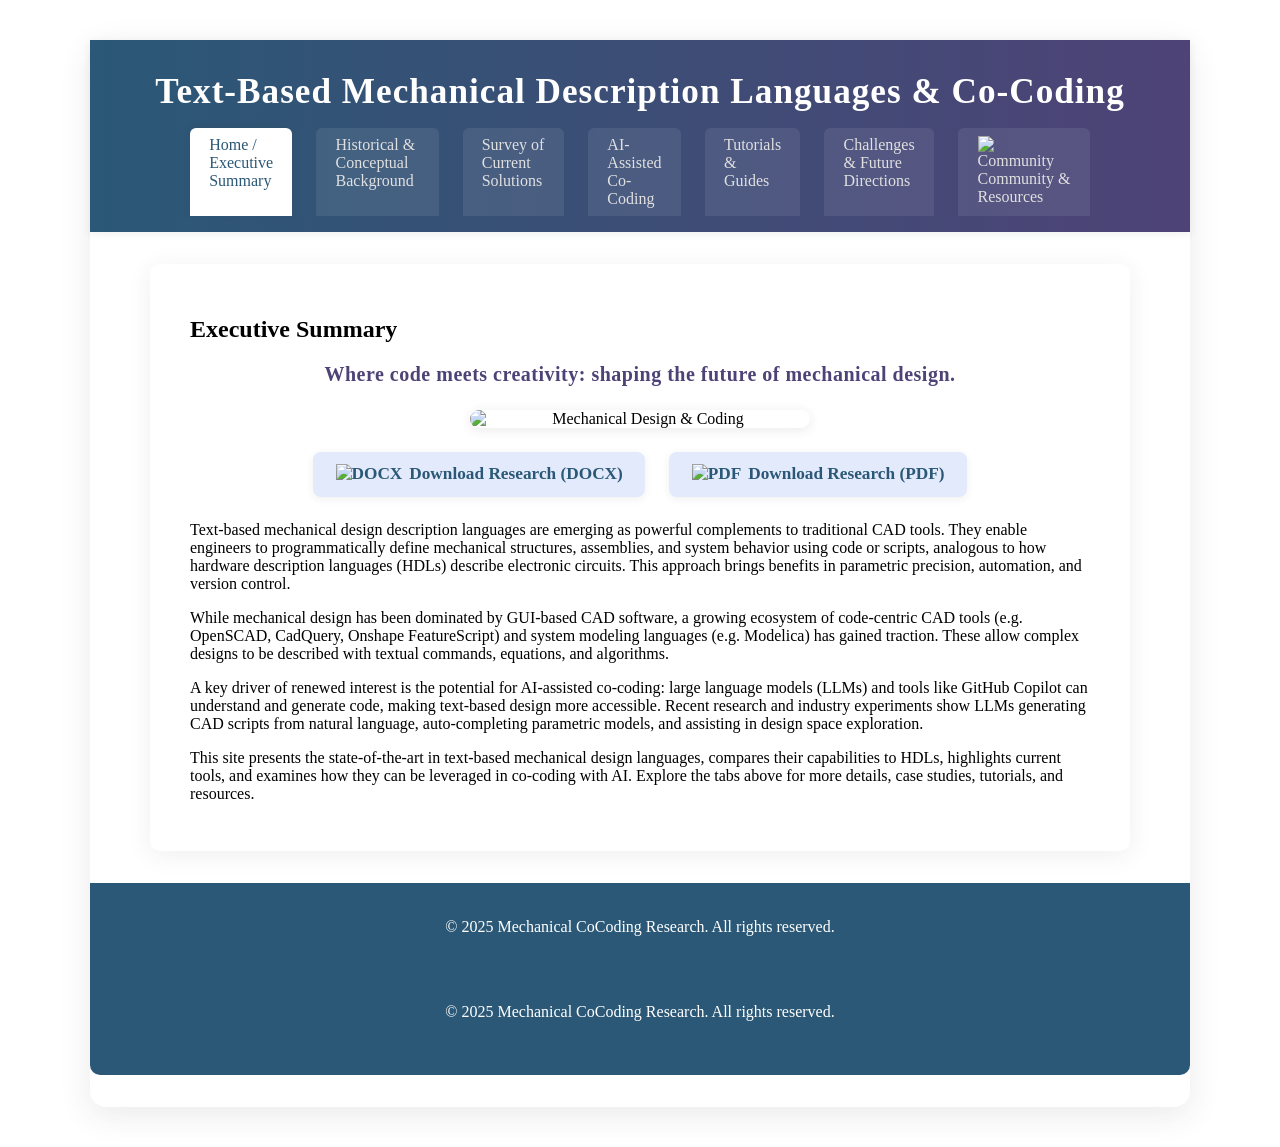
==== index.html @ 8bc8d144 "web ready" ====
<!DOCTYPE html>
<html lang="en">
<head>
    <meta charset="UTF-8">
    <meta name="viewport" content="width=device-width, initial-scale=1.0">
    <title>Text-Based Mechanical Design & Co-Coding Research</title>
    <link rel="stylesheet" href="style.css">
    <script defer src="script.js"></script>
</head>
<body>
    <div class="site-container">
        <header>
            <h1>Text-Based Mechanical Description Languages & Co-Coding</h1>
            <nav>
                <div class="nav-container">
                    <ul id="tabs">
                <li class="tab active" data-tab="home">Home / Executive Summary</li>
                <li class="tab" data-tab="background">Historical & Conceptual Background</li>
                <li class="tab" data-tab="solutions">Survey of Current Solutions</li>
                <li class="tab" data-tab="ai">AI-Assisted Co-Coding</li>
                <li class="tab" data-tab="tutorials">Tutorials & Guides</li>
                <li class="tab" data-tab="challenges">Challenges & Future Directions</li>
                <li class="tab" data-tab="community"><img src="https://cdn.jsdelivr.net/gh/edent/SuperTinyIcons/images/svg/gear.svg" alt="Community" class="tab-icon" style="height:1em;vertical-align:middle;margin-right:0.4em;"> Community & Resources</li>
                </ul>
            </div>
        </nav>
    </header>
    <main>
        <section id="home" class="tab-content active">
            <h2>Executive Summary</h2>
            <div class="slogan-block">
                <span class="slogan">Where code meets creativity: shaping the future of mechanical design.</span>
            </div>
            <div class="hero-image">
                <img src="https://undraw.co/api/illustrations/undraw_engineering_team_a7n2.svg" alt="Mechanical Design & Coding" style="max-width:340px;width:100%;margin:1.5rem auto;display:block;" />
            </div>
            <div class="main-links">
                <a href="Text-Based Mechanical Description Languages and Co-Coding for Mechanical Design.docx" class="doc-link" target="_blank">
                    <img src="https://cdn.jsdelivr.net/gh/edent/SuperTinyIcons/images/svg/docx.svg" alt="DOCX" style="height:1.2em;vertical-align:middle;margin-right:0.4em;"> Download Research (DOCX)
                </a>
                <a href="Text-Based Mechanical Description Languages and Co-Coding for Mechanical Design.pdf" class="pdf-link" target="_blank">
                    <img src="https://cdn.jsdelivr.net/gh/edent/SuperTinyIcons/images/svg/pdf.svg" alt="PDF" style="height:1.2em;vertical-align:middle;margin-right:0.4em;"> Download Research (PDF)
                </a>
            </div>
            <p>Text-based mechanical design description languages are emerging as powerful complements to traditional CAD tools. They enable engineers to programmatically define mechanical structures, assemblies, and system behavior using code or scripts, analogous to how hardware description languages (HDLs) describe electronic circuits. This approach brings benefits in parametric precision, automation, and version control.</p>
            <p>While mechanical design has been dominated by GUI-based CAD software, a growing ecosystem of code-centric CAD tools (e.g. OpenSCAD, CadQuery, Onshape FeatureScript) and system modeling languages (e.g. Modelica) has gained traction. These allow complex designs to be described with textual commands, equations, and algorithms.</p>
            <p>A key driver of renewed interest is the potential for AI-assisted co-coding: large language models (LLMs) and tools like GitHub Copilot can understand and generate code, making text-based design more accessible. Recent research and industry experiments show LLMs generating CAD scripts from natural language, auto-completing parametric models, and assisting in design space exploration.</p>
            <p>This site presents the state-of-the-art in text-based mechanical design languages, compares their capabilities to HDLs, highlights current tools, and examines how they can be leveraged in co-coding with AI. Explore the tabs above for more details, case studies, tutorials, and resources.</p>
        </section>
        <section id="background" class="tab-content">
            <h2>Historical & Conceptual Background</h2>
            <p>
                Mechanical design has evolved from hand-drawn sketches and interactive CAD software to the emergence of text-based description languages. The idea of describing mechanical structures programmatically dates back to the 1970s, when researchers developed formal languages for solid modeling, such as <a href="https://en.wikipedia.org/wiki/Part_and_Assembly_Description_Language" target="_blank">PADL</a> (Part and Assembly Description Language) by Herb Voelcker. PADL influenced early CAD systems and introduced the concept of capturing geometry in a human-readable code format.
            </p>
            <p>
                The mainstream adoption of CAD was driven by graphical user interfaces, starting with Ivan Sutherland's <a href="https://en.wikipedia.org/wiki/Sketchpad" target="_blank">Sketchpad</a> in 1963, which revolutionized design through visual interaction. However, the rise of parametric CAD in the 1980s and 1990s reintroduced programming concepts, allowing users to define dimensional parameters and constraints similar to code variables. Despite these advances, most CAD models remained stored in proprietary binary formats, limiting transparency and version control.
            </p>
            <p>
                The 2000s and 2010s saw open-source communities embrace script-based CAD. <a href="https://openscad.org/" target="_blank">OpenSCAD</a>, released in 2010, exemplifies this approach by enabling designers to write scripts that describe constructive solid geometry (CSG) operations. This method provides full parametric control, making designs easy to edit, version, and reuse. The concept is analogous to hardware engineers using <a href="https://en.wikipedia.org/wiki/VHDL" target="_blank">VHDL</a> or <a href="https://en.wikipedia.org/wiki/Verilog" target="_blank">Verilog</a> for digital circuits.
            </p>
            <p>
                The appeal of text-based mechanical design lies in its precision, repeatability, and transparency. Textual descriptions capture design logic—such as loops, conditionals, and mathematical formulas—that are cumbersome to manage in GUI-based tools. This fosters the creation of parametric templates and reusable models, and makes the design intent clear to both humans and machines.
            </p>
            <p>
                Historically, text-based modeling was a niche skill, mostly used by programmers and researchers. Most mechanical engineers preferred interactive CAD tools, especially for complex or organic shapes. Text-based approaches were practical for highly regular or parametric designs, such as gears, enclosures, and lattice structures, but less so for free-form surfaces. As a result, code-based CAD users represented only a small fraction of the overall market.
            </p>
            <p>
                Today, the landscape is changing. The integration of AI and large language models (LLMs) is making text-based design more accessible and powerful. Tools like <a href="https://cadquery.readthedocs.io/en/latest/" target="_blank">CadQuery</a> and <a href="https://www.modelica.org/" target="_blank">Modelica</a> are expanding the possibilities for programmatic mechanical design and system simulation. The combination of code-centric CAD and AI-assisted co-coding is driving innovation in both industry and maker communities.
            </p>
            <ul>
                <li><a href="https://openscad.org/" target="_blank">OpenSCAD</a> – Scripted 3D CAD modeling</li>
                <li><a href="https://cadquery.readthedocs.io/en/latest/" target="_blank">CadQuery</a> – Python-based CAD scripting</li>
                <li><a href="https://www.modelica.org/" target="_blank">Modelica</a> – Equation-based system simulation</li>
                <li><a href="https://en.wikipedia.org/wiki/Part_and_Assembly_Description_Language" target="_blank">PADL</a> – Early solid modeling language</li>
                <li><a href="https://en.wikipedia.org/wiki/Sketchpad" target="_blank">Sketchpad</a> – The first graphical CAD system</li>
                <li><a href="https://en.wikipedia.org/wiki/Parametric_modeling" target="_blank">Parametric Modeling</a> – CAD with programmable parameters</li>
                <li><a href="https://en.wikipedia.org/wiki/Hardware_description_language" target="_blank">HDLs (VHDL, Verilog)</a> – Hardware description languages for electronics</li>
            </ul>
            <p>
                For a deeper dive, see the <a href="Text-Based Mechanical Description Languages and Co-Coding for Mechanical Design.pdf" target="_blank">full research report (PDF)</a> or <a href="Text-Based Mechanical Description Languages and Co-Coding for Mechanical Design.docx" target="_blank">download the DOCX</a>.
            </p>
        </section>
        <section id="solutions" class="tab-content">
            <h2>Survey of Current Solutions</h2>
            <p>
                The landscape of text-based mechanical description languages and tools is rapidly expanding. Below is an overview of the most prominent solutions, their capabilities, and use cases in both industry and maker communities.
            </p>
            <h3>Major Tools & Languages</h3>
            <ul>
                <li><strong><a href="https://openscad.org/" target="_blank">OpenSCAD</a></strong>: An open-source scripting language and tool focused on constructive solid geometry (CSG). It excels at parametric designs and is widely used in 3D printing and open hardware projects. <a href="https://www.thingiverse.com/customizer" target="_blank">Thingiverse Customizer</a> integrates OpenSCAD for easy model customization.</li>
                <li><strong><a href="https://cadquery.readthedocs.io/en/latest/" target="_blank">CadQuery</a></strong>: A Python-based CAD scripting framework that wraps the powerful OpenCASCADE geometry kernel. CadQuery offers a high-level, design-intent-driven API and is suitable for complex, parametric models.</li>
                <li><strong><a href="https://www.modelica.org/" target="_blank">Modelica</a></strong>: An equation-based, object-oriented language for modeling complex mechanical, electrical, and multi-domain systems. Widely used in automotive and industrial simulation.</li>
                <li><strong><a href="https://featurescript.onshape.com/" target="_blank">Onshape FeatureScript</a></strong>: A custom scripting language for Onshape’s cloud CAD platform, enabling users to create custom features and automate design workflows.</li>
                <li><strong><a href="https://www.freecadweb.org/" target="_blank">FreeCAD</a></strong>: An open-source parametric 3D modeler with Python scripting support, suitable for both beginners and advanced users.</li>
            </ul>
            <h3>Feature Comparison</h3>
            <table class="feature-table">
                <thead>
                    <tr>
                        <th>Tool</th>
                        <th>Language</th>
                        <th>Parametric</th>
                        <th>Simulation</th>
                <h3>Community Resources</h3>
                <ul>
                    <li><a href="https://forum.openscad.org/" target="_blank">OpenSCAD Forum</a></li>
                    <li><a href="https://forum.freecad.org/" target="_blank">FreeCAD Forum</a></li>
                    <li><a href="https://stackoverflow.com/questions/tagged/cadquery" target="_blank">CadQuery on Stack Overflow</a></li>
                    <li><a href="https://www.modelica.org/community" target="_blank">Modelica Community</a></li>
                </ul>
                        <th>Open Source</th>
                        <th>Industry Use</th>
                    </tr>
                </thead>
                <tbody>
                    <tr>
                        <td><a href="https://openscad.org/" target="_blank">OpenSCAD</a></td>
                        <td>Custom</td>
                        <td>Yes</td>
                        <td>No</td>
                        <td>Yes</td>
                        <td>Hobbyist</td>
                    </tr>
                    <tr>
                        <td><a href="https://cadquery.readthedocs.io/en/latest/" target="_blank">CadQuery</a></td>
                        <td>Python</td>
                        <td>Yes</td>
                        <td>No</td>
                        <td>Yes</td>
                        <td>Industry/Hobbyist</td>
                    </tr>
                    <tr>
                        <td><a href="https://www.modelica.org/" target="_blank">Modelica</a></td>
                        <td>Modelica</td>
                        <td>Yes</td>
                        <td>Yes</td>
                        <td>Yes</td>
                        <td>Industry</td>
                    </tr>
                    <tr>
                        <td><a href="https://featurescript.onshape.com/" target="_blank">FeatureScript</a></td>
                        <td>Custom (JavaScript-like)</td>
                        <td>Yes</td>
                        <td>No</td>
                        <td>No</td>
                        <td>Industry</td>
                    </tr>
                    <tr>
                        <td><a href="https://www.freecadweb.org/" target="_blank">FreeCAD</a></td>
                        <td>Python</td>
                        <td>Yes</td>
                        <td>Limited</td>
                        <td>Yes</td>
                        <td>Industry/Hobbyist</td>
                    </tr>
                </tbody>
            </table>
            <h3>Case Studies & Community Examples</h3>
            <ul>
                <li><a href="https://www.thingiverse.com/" target="_blank">Thingiverse</a>: Community-driven repository of 3D printable models, many created with OpenSCAD scripts.</li>
                <li><a href="https://www.openmodelica.org/" target="_blank">OpenModelica</a>: Open-source Modelica-based simulation environment used in automotive and industrial applications.</li>
                <li><a href="https://cadquery.readthedocs.io/en/latest/examples.html" target="_blank">CadQuery Example Gallery</a>: Showcase of parametric CAD models built with CadQuery.</li>
                <li><a href="https://forum.freecad.org/" target="_blank">FreeCAD Forum</a>: Active community sharing scripts, models, and tutorials.</li>
            </ul>
            <p>
                For more details, see the <a href="Text-Based Mechanical Description Languages and Co-Coding for Mechanical Design.pdf" target="_blank">full research report (PDF)</a> or <a href="Text-Based Mechanical Description Languages and Co-Coding for Mechanical Design.docx" target="_blank">download the DOCX</a>.
            </p>
        </section>
        <section id="ai" class="tab-content">
            <h3>Video Showcase</h3>
            <div class="video-grid">
                <div class="video-item">
                    <iframe width="360" height="215" src="https://www.youtube.com/embed/KrFttd5D1cw" title="AI-Assisted Mechanical Design Example 1" frameborder="0" allowfullscreen></iframe>
                    <p>AI-Assisted Mechanical Design Example 1</p>
                </div>
                <div class="video-item">
                    <iframe width="360" height="215" src="https://www.youtube.com/embed/UNAvnAT9nZY" title="AI-Assisted Mechanical Design Example 2" frameborder="0" allowfullscreen></iframe>
                    <p>AI-Assisted Mechanical Design Example 2</p>
                </div>
                <div class="video-item">
                    <iframe width="360" height="215" src="https://www.youtube.com/embed/HLbMCvdClrM" title="AI-Assisted Mechanical Design Example 3" frameborder="0" allowfullscreen></iframe>
                    <p>AI-Assisted Mechanical Design Example 3</p>
                </div>
                <div class="video-item">
                    <iframe width="360" height="215" src="https://www.youtube.com/embed/0Di3yByqEIo" title="AI-Assisted Mechanical Design Example 4" frameborder="0" allowfullscreen></iframe>
                    <p>AI-Assisted Mechanical Design Example 4</p>
                </div>
            </div>
            <h2>AI-Assisted Co-Coding</h2>
            <p>
                The integration of artificial intelligence, especially large language models (LLMs), is transforming how engineers and designers interact with text-based mechanical description languages. AI-assisted co-coding leverages tools like <a href="https://github.com/features/copilot" target="_blank">GitHub Copilot</a> and other LLMs to generate, autocomplete, and optimize CAD scripts and parametric models from natural language or partial code.
            </p>
            <h3>Key Capabilities</h3>
            <ul>
                <li><strong>Natural Language to CAD:</strong> AI can translate design requirements or descriptions into code for tools like OpenSCAD, CadQuery, or Modelica.</li>
                <li><strong>Auto-completion & Suggestions:</strong> LLMs assist with code completion, error correction, and design space exploration.</li>
                <li><strong>Design Optimization:</strong> AI can propose parametric variations, optimize geometry, and automate repetitive tasks.</li>
                <li><strong>Integration with Workflows:</strong> AI tools are increasingly being integrated into CAD platforms and IDEs, streamlining the design process.</li>
            </ul>
            <h3>Examples & Resources</h3>
            <ul>
                <li><a href="https://github.com/features/copilot" target="_blank">GitHub Copilot</a>: AI-powered code completion and generation for mechanical design scripts.</li>
                <li><a href="https://blog.openscad.org/2023/ai-assisted-openscad/" target="_blank">AI-Assisted OpenSCAD</a>: Experiments and demos of LLMs generating OpenSCAD code from natural language.</li>
                <li><a href="https://cadquery.readthedocs.io/en/latest/examples.html" target="_blank">CadQuery AI Examples</a>: Community projects using AI to generate parametric CAD models.</li>
                <li><a href="https://www.modelica.org/publications" target="_blank">Modelica Research Papers</a>: Studies on AI integration in system modeling and simulation.</li>
            </ul>
            <p>
                AI-assisted co-coding is making text-based mechanical design more accessible, efficient, and innovative. For more details, see the <a href="Text-Based Mechanical Description Languages and Co-Coding for Mechanical Design.pdf" target="_blank">full research report (PDF)</a> or <a href="Text-Based Mechanical Description Languages and Co-Coding for Mechanical Design.docx" target="_blank">download the DOCX</a>.
            </p>
        </section>
        <section id="tutorials" class="tab-content">
            <h2>Tutorials & Guides</h2>
                <p>
                    Get started with text-based mechanical design using these step-by-step tutorials and sample projects. Each guide includes code snippets, links to documentation, and community resources.
                </p>
                <h2>Tutorials & Guides</h2>
                <p class="section-intro">
                    Get started with text-based mechanical design using these step-by-step tutorials and sample projects. Each guide includes code snippets, links to documentation, and community resources.
                </p>
                <div class="tutorial-section">
                    <h3>OpenSCAD: Scripted 3D CAD Modeling</h3>
                    <ul>
                        <li><a href="https://openscad.org/" target="_blank">Official OpenSCAD Documentation</a></li>
                        <li><a href="https://www.youtube.com/watch?v=2mZy4Y4qVjY" target="_blank">OpenSCAD Tutorial for Beginners (YouTube)</a></li>
                        <li><a href="https://www.thingiverse.com/customizer" target="_blank">Thingiverse Customizer</a> – Explore parametric models</li>
                    </ul>
                    <pre class="code-block"><code>// Example: Parametric cube in OpenSCAD
        size = 30;
        cube([size, size, size]);
        </code></pre>
                </div>
                <div class="tutorial-section">
                    <h3>CadQuery: Python-Based CAD Scripting</h3>
                    <ul>
                        <li><a href="https://cadquery.readthedocs.io/en/latest/" target="_blank">CadQuery Documentation</a></li>
                        <li><a href="https://www.youtube.com/watch?v=Qw7w3yQvFqA" target="_blank">CadQuery: Python-based Parametric CAD (YouTube)</a></li>
                        <li><a href="https://cadquery.readthedocs.io/en/latest/examples.html" target="_blank">Example Gallery</a></li>
                    </ul>
                    <pre class="code-block"><code># Example: Parametric box in CadQuery
        import cadquery as cq
        result = cq.Workplane("XY").box(30, 30, 30)
        </code></pre>
                </div>
                <div class="tutorial-section">
                    <h3>Modelica: Equation-Based System Simulation</h3>
                    <ul>
                        <li><a href="https://www.modelica.org/" target="_blank">Modelica Official Site</a></li>
                        <li><a href="https://www.youtube.com/watch?v=Qw6uXhQZl7A" target="_blank">Introduction to Modelica (YouTube)</a></li>
                        <li><a href="https://www.openmodelica.org/" target="_blank">OpenModelica</a> – Free Modelica environment</li>
                    </ul>
                    <pre class="code-block"><code>// Example: Simple mass-spring-damper in Modelica
        model MassSpringDamper
          parameter Real m = 1;
          parameter Real k = 100;
          parameter Real d = 0.2;
          Real x, v;
          equation
            m*der(v) + d*v + k*x = 0;
            der(x) = v;
        end MassSpringDamper;
        </code></pre>
                </div>
                <div class="tutorial-section">
                    <h3>Community Resources</h3>
                    <ul>
                        <li><a href="https://forum.openscad.org/" target="_blank">OpenSCAD Forum</a></li>
                        <li><a href="https://forum.freecad.org/" target="_blank">FreeCAD Forum</a></li>
                        <li><a href="https://stackoverflow.com/questions/tagged/cadquery" target="_blank">CadQuery on Stack Overflow</a></li>
                        <li><a href="https://www.modelica.org/community" target="_blank">Modelica Community</a></li>
                    </ul>
                </div>
        </section>
        <section id="challenges" class="tab-content">
            <h2>Challenges & Future Directions</h2>
            <div class="challenges-section">
                <h3>Current Challenges</h3>
                <ul>
                    <li><strong>Steep Learning Curve:</strong> Many engineers are accustomed to GUI-based CAD tools. Adopting text-based languages requires programming skills and familiarity with new paradigms.</li>
                    <li><strong>Integration with Traditional Workflows:</strong> Bridging the gap between code-centric and GUI-centric design environments remains a technical and cultural challenge.</li>
                    <li><strong>Limited Support for Free-Form Geometry:</strong> Text-based tools excel at parametric and regular shapes, but complex organic forms are still easier to create in graphical CAD.</li>
                    <li><strong>Tooling & Ecosystem Maturity:</strong> Some text-based CAD tools lack advanced features, robust libraries, or seamless interoperability with industry-standard software.</li>
                    <li><strong>Collaboration & Versioning:</strong> While code-based design benefits from version control, collaborative editing and visualization tools are still evolving.</li>
                    <li><strong>AI Limitations:</strong> AI-assisted co-coding is promising, but current models may generate incorrect or suboptimal designs and require expert review.</li>
                </ul>
                <h3>Open Research Questions</h3>
                <ul>
                    <li>How can AI and LLMs be further integrated to automate and optimize mechanical design workflows?</li>
                    <li>What are the best practices for combining code-based and GUI-based design approaches?</li>
                    <li>How can text-based languages evolve to better support free-form and complex geometries?</li>
                    <li>What new collaboration models and tools can enhance team-based mechanical co-coding?</li>
                    <li>How can education and training lower the barrier for engineers to adopt programmatic design?</li>
                </ul>
                <h3>Future Opportunities</h3>
                <ul>
                    <li>Development of hybrid CAD platforms that seamlessly blend scripting and graphical modeling.</li>
                    <li>Advances in AI-driven design assistants for real-time feedback, error correction, and optimization.</li>
                    <li>Expansion of open-source libraries and community resources for text-based mechanical design.</li>
                    <li>Greater adoption of code-centric workflows in industry, especially for highly parametric or customizable products.</li>
                    <li>Research into new languages and paradigms for describing mechanical systems programmatically.</li>
                </ul>
                <p class="section-intro">For more insights, see the <a href="Text-Based Mechanical Description Languages and Co-Coding for Mechanical Design.pdf" target="_blank">full research report (PDF)</a> or <a href="Text-Based Mechanical Description Languages and Co-Coding for Mechanical Design.docx" target="_blank">download the DOCX</a>.</p>
            </div>
        </section>
        <section id="community" class="tab-content">
            <h2>Community & Resources</h2>
            <div class="community-section">
                <h3>Discussion Forums & Groups</h3>
                <ul>
                    <li><a href="https://forum.openscad.org/" target="_blank">OpenSCAD Forum</a> – Scripting, troubleshooting, and sharing models</li>
                    <li><a href="https://forum.freecad.org/" target="_blank">FreeCAD Forum</a> – Python scripting, parametric modeling, and community support</li>
                    <li><a href="https://stackoverflow.com/questions/tagged/cadquery" target="_blank">CadQuery on Stack Overflow</a> – Q&A for Python-based CAD scripting</li>
                    <li><a href="https://www.modelica.org/community" target="_blank">Modelica Community</a> – System modeling, simulation, and research</li>
                    <li><a href="https://www.reddit.com/r/cad/" target="_blank">Reddit r/cad</a> – General CAD discussions and advice</li>
                </ul>
                <h3>Recommended Books & Articles</h3>
                <ul>
                    <li><a href="https://openscad.org/cheatsheet/" target="_blank">OpenSCAD CheatSheet</a> – Quick reference for scripting</li>
                    <li><a href="https://cadquery.readthedocs.io/en/latest/introduction.html" target="_blank">CadQuery Introduction</a> – Getting started with Python CAD</li>
                    <li><a href="https://www.modelica.org/publications" target="_blank">Modelica Publications</a> – Research papers and technical articles</li>
                    <li><a href="https://www.freecadweb.org/wiki/Main_Page" target="_blank">FreeCAD Wiki</a> – Tutorials and documentation</li>
                </ul>
                <h3>Videos & Tutorials</h3>
                <ul>
                    <li><a href="https://www.youtube.com/results?search_query=openscad+tutorial" target="_blank">OpenSCAD Tutorials on YouTube</a></li>
                    <li><a href="https://www.youtube.com/results?search_query=cadquery+tutorial" target="_blank">CadQuery Tutorials on YouTube</a></li>
                    <li><a href="https://www.youtube.com/results?search_query=modelica+tutorial" target="_blank">Modelica Tutorials on YouTube</a></li>
                </ul>
                <h3>Contact & Feedback</h3>
                <p>If you have suggestions, want to share resources, or wish to connect, please <a href="mailto:info@mechanical-cocode.org">email us</a> or <a href="https://github.com/avisalmon/mechanical_cocode" target="_blank">open an issue on GitHub</a>.</p>
            </div>
        </section>
    </main>
    <footer>
        <p>&copy; 2025 Mechanical CoCoding Research. All rights reserved.</p>
        <footer>
            <p>&copy; 2025 Mechanical CoCoding Research. All rights reserved.</p>
        </footer>
    </div>
---- style.css ----
body {
/* Navbar menu container styling */
.nav-container {
    max-width: 900px;
    margin: 0 auto;
    padding: 0 2rem;
    display: flex;
    justify-content: center;
}
/* Site container styling */
.site-container {
    max-width: 1100px;
    margin: 2.5rem auto;
    background: #fff;
    border-radius: 16px;
    box-shadow: 0 8px 32px rgba(46,49,49,0.10);
    padding: 0 0 2rem 0;
}
/* Executive Summary slogan and hero image styling */
.slogan-block {
    text-align: center;
    margin: 1.2rem 0 0.7rem 0;
}
.slogan {
    font-size: 1.25em;
    color: #4e4376;
    font-weight: 600;
    letter-spacing: 0.5px;
    display: inline-block;
}
.hero-image {
    text-align: center;
    margin-bottom: 1.5rem;
}
.hero-image img {
    max-width: 340px;
    width: 100%;
    border-radius: 10px;
    box-shadow: 0 2px 12px rgba(46,49,49,0.10);
}
.tab-icon {
    height: 1em;
    vertical-align: middle;
    margin-right: 0.4em;
}
/* Community & Resources section styling */
.community-section {
    margin-bottom: 2.5rem;
    padding: 1.2rem 1.5rem;
    background: #f7f9fb;
    border-radius: 8px;
    box-shadow: 0 2px 8px rgba(46,49,49,0.05);
}
.community-section h3 {
    color: #2b5876;
    margin-top: 2rem;
    margin-bottom: 0.7rem;
}
.community-section ul {
    margin-bottom: 1.5rem;
    padding-left: 1.2em;
}
.community-section li {
    margin-bottom: 0.7em;
    font-size: 1.08em;
    color: #333;
}
.community-section p {
    font-size: 1.08em;
    color: #444;
}
/* Challenges & Future Directions section styling */
.challenges-section {
    margin-bottom: 2.5rem;
    padding: 1.2rem 1.5rem;
    background: #f7f9fb;
    border-radius: 8px;
    box-shadow: 0 2px 8px rgba(46,49,49,0.05);
}
.challenges-section h3 {
    color: #2b5876;
    margin-top: 2rem;
    margin-bottom: 0.7rem;
}
.challenges-section ul {
    margin-bottom: 1.5rem;
    padding-left: 1.2em;
}
.challenges-section li {
    margin-bottom: 0.7em;
    font-size: 1.08em;
    color: #333;
}
/* Tutorials & Guides section styling */
.tutorial-section {
    margin-bottom: 2.5rem;
    padding: 1.2rem 1.5rem;
    background: #f7f9fb;
    border-radius: 8px;
    box-shadow: 0 2px 8px rgba(46,49,49,0.05);
}
.tutorial-section h3 {
    color: #2b5876;
    margin-top: 0;
}
.section-intro {
    font-size: 1.15em;
    margin-bottom: 1.5rem;
    color: #444;
}
.code-block {
    background: #e3eafc;
    border-radius: 6px;
    padding: 1em;
    font-size: 1.05em;
    overflow-x: auto;
    margin: 1em 0;
    box-shadow: 0 1px 4px rgba(46,49,49,0.07);
}
.code-block code {
    font-family: 'Fira Mono', 'Consolas', 'Menlo', monospace;
    color: #2b5876;
    background: none;
    font-size: 1em;
}
/* Video grid styling for embedded YouTube videos */
.video-grid {
    display: flex;
    flex-wrap: wrap;
    gap: 2rem;
    justify-content: center;
    margin: 2rem 0 1rem 0;
}
.video-item {
    flex: 1 1 360px;
    max-width: 360px;
    text-align: center;
}
.video-item p {
    margin-top: 0.5em;
    font-size: 1em;
    color: #2b5876;
    font-weight: 500;
}
@media (max-width: 900px) {
    .video-grid {
        flex-direction: column;
        align-items: center;
    }
    .video-item {
        max-width: 100%;
    }
}
/* Feature comparison table styling */
.feature-table {
    width: 100%;
    border-collapse: collapse;
    margin-bottom: 1.5em;
    font-size: 1em;
}
.feature-table th, .feature-table td {
    padding: 0.5em;
    border: 1px solid #bfcbe6;
    text-align: left;
}
.feature-table thead tr {
    background: #e3eafc;
}
.feature-table tbody tr:nth-child(even) {
    background: #f7f9fb;
}
.feature-table a {
    color: #2b5876;
    text-decoration: underline;
    font-weight: 500;
}
/* Main research links styling */
.main-links {
    display: flex;
    gap: 1.5rem;
    justify-content: center;
    margin-bottom: 1.5rem;
}
.main-links a {
    display: inline-flex;
    align-items: center;
    background: #e3eafc;
    color: #2b5876;
    font-weight: 600;
    text-decoration: none;
    padding: 0.7em 1.3em;
    border-radius: 8px;
    box-shadow: 0 2px 8px rgba(46,49,49,0.07);
    transition: background 0.2s, color 0.2s, box-shadow 0.2s;
    font-size: 1.08em;
}
.main-links a:hover {
    background: #d1e0fa;
    color: #4e4376;
    box-shadow: 0 4px 16px rgba(46,49,49,0.13);
}

body {
    font-family: 'Segoe UI', Arial, sans-serif;
    background: #f7f9fb;
    color: #222;
    margin: 0;
    padding: 0;
}
header {
    background: linear-gradient(90deg, #2b5876 0%, #4e4376 100%);
    color: #fff;
    padding: 2rem 0 1rem 0;
    box-shadow: 0 2px 8px rgba(46, 49, 49, 0.08);
}
header h1 {
    margin: 0 0 1rem 0;
    font-size: 2.2rem;
    text-align: center;
    letter-spacing: 1px;
}
nav {
    display: flex;
    justify-content: center;
}
#tabs {
    list-style: none;
    display: flex;
    gap: 1.5rem;
    padding: 0;
    margin: 0;
}
.tab {
    cursor: pointer;
    padding: 0.5rem 1.2rem;
    border-radius: 6px 6px 0 0;
    background: rgba(255,255,255,0.08);
    transition: background 0.2s, color 0.2s;
    font-weight: 500;
    color: #e0e0e0;
}
.tab.active {
    background: #fff;
    color: #2b5876;
    box-shadow: 0 -2px 8px rgba(46, 49, 49, 0.08);
}
main {
    max-width: 900px;
    margin: 2rem auto;
    background: #fff;
    border-radius: 10px;
    box-shadow: 0 4px 24px rgba(46, 49, 49, 0.08);
    padding: 2rem 2.5rem;
}
.tab-content {
    display: none;
}
.tab-content.active {
    display: block;
    animation: fadeIn 0.4s;
}
@keyframes fadeIn {
    from { opacity: 0; }
    to { opacity: 1; }
}
footer {
    text-align: center;
    padding: 1.2rem 0;
    background: #2b5876;
    color: #fff;
    margin-top: 2rem;
    border-radius: 0 0 10px 10px;
    font-size: 1rem;
}
@media (max-width: 600px) {
    main {
        padding: 1rem 0.5rem;
    }
    #tabs {
        gap: 0.5rem;
        flex-wrap: wrap;
    }
    header h1 {
        font-size: 1.3rem;
    }
}
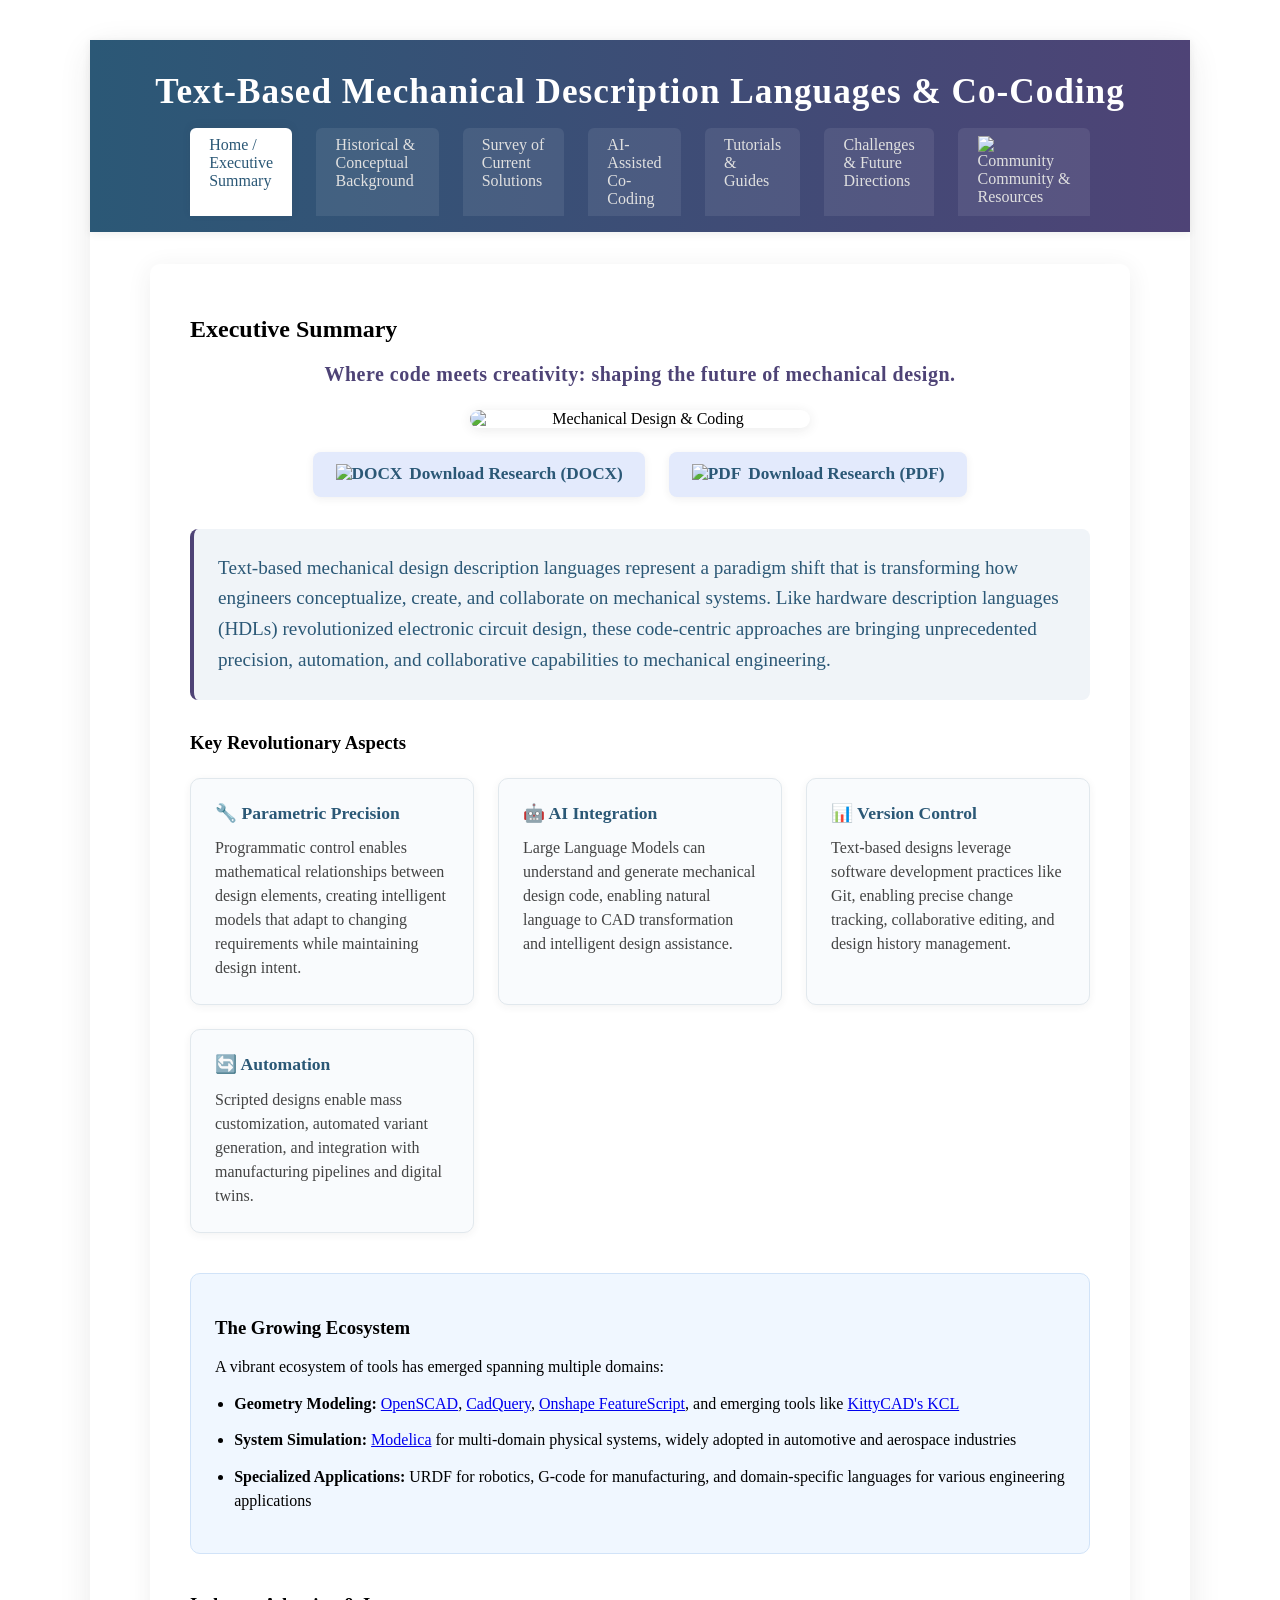
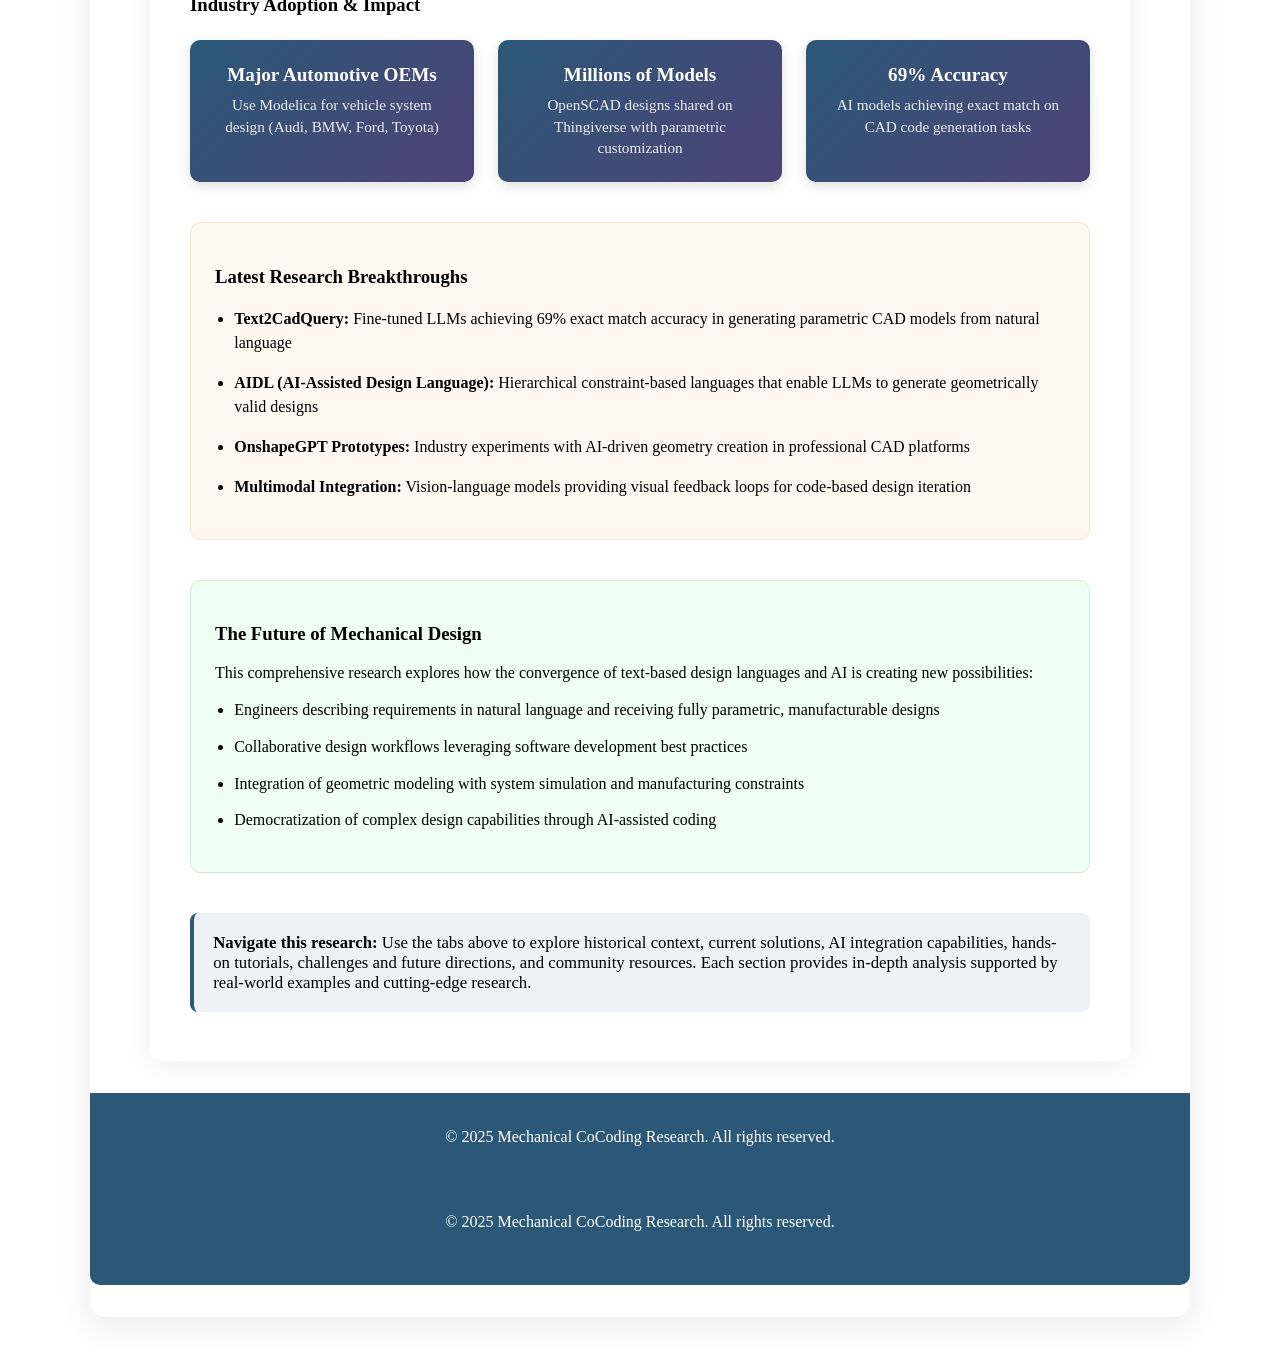
==== commit 490c9f69: "Enhanced Executive Summary and Historical Background sections with comprehensive detail and professi" ====
--- a/index.html
+++ b/index.html
@@ -42,43 +42,290 @@
                     <img src="https://cdn.jsdelivr.net/gh/edent/SuperTinyIcons/images/svg/pdf.svg" alt="PDF" style="height:1.2em;vertical-align:middle;margin-right:0.4em;"> Download Research (PDF)
                 </a>
             </div>
-            <p>Text-based mechanical design description languages are emerging as powerful complements to traditional CAD tools. They enable engineers to programmatically define mechanical structures, assemblies, and system behavior using code or scripts, analogous to how hardware description languages (HDLs) describe electronic circuits. This approach brings benefits in parametric precision, automation, and version control.</p>
-            <p>While mechanical design has been dominated by GUI-based CAD software, a growing ecosystem of code-centric CAD tools (e.g. OpenSCAD, CadQuery, Onshape FeatureScript) and system modeling languages (e.g. Modelica) has gained traction. These allow complex designs to be described with textual commands, equations, and algorithms.</p>
-            <p>A key driver of renewed interest is the potential for AI-assisted co-coding: large language models (LLMs) and tools like GitHub Copilot can understand and generate code, making text-based design more accessible. Recent research and industry experiments show LLMs generating CAD scripts from natural language, auto-completing parametric models, and assisting in design space exploration.</p>
-            <p>This site presents the state-of-the-art in text-based mechanical design languages, compares their capabilities to HDLs, highlights current tools, and examines how they can be leveraged in co-coding with AI. Explore the tabs above for more details, case studies, tutorials, and resources.</p>
+            
+            <div class="executive-summary">
+                <p class="summary-lead">Text-based mechanical design description languages represent a paradigm shift that is transforming how engineers conceptualize, create, and collaborate on mechanical systems. Like hardware description languages (HDLs) revolutionized electronic circuit design, these code-centric approaches are bringing unprecedented precision, automation, and collaborative capabilities to mechanical engineering.</p>
+                
+                <div class="key-points">
+                    <h3>Key Revolutionary Aspects</h3>
+                    <div class="point-grid">
+                        <div class="point-item">
+                            <h4>🔧 Parametric Precision</h4>
+                            <p>Programmatic control enables mathematical relationships between design elements, creating intelligent models that adapt to changing requirements while maintaining design intent.</p>
+                        </div>
+                        <div class="point-item">
+                            <h4>🤖 AI Integration</h4>
+                            <p>Large Language Models can understand and generate mechanical design code, enabling natural language to CAD transformation and intelligent design assistance.</p>
+                        </div>
+                        <div class="point-item">
+                            <h4>📊 Version Control</h4>
+                            <p>Text-based designs leverage software development practices like Git, enabling precise change tracking, collaborative editing, and design history management.</p>
+                        </div>
+                        <div class="point-item">
+                            <h4>🔄 Automation</h4>
+                            <p>Scripted designs enable mass customization, automated variant generation, and integration with manufacturing pipelines and digital twins.</p>
+                        </div>
+                    </div>
+                </div>
+
+                <div class="ecosystem-overview">
+                    <h3>The Growing Ecosystem</h3>
+                    <p>A vibrant ecosystem of tools has emerged spanning multiple domains:</p>
+                    <ul class="ecosystem-list">
+                        <li><strong>Geometry Modeling:</strong> <a href="https://openscad.org/" target="_blank">OpenSCAD</a>, <a href="https://cadquery.readthedocs.io/" target="_blank">CadQuery</a>, <a href="https://featurescript.onshape.com/" target="_blank">Onshape FeatureScript</a>, and emerging tools like <a href="https://zoo.dev" target="_blank">KittyCAD's KCL</a></li>
+                        <li><strong>System Simulation:</strong> <a href="https://www.modelica.org/" target="_blank">Modelica</a> for multi-domain physical systems, widely adopted in automotive and aerospace industries</li>
+                        <li><strong>Specialized Applications:</strong> URDF for robotics, G-code for manufacturing, and domain-specific languages for various engineering applications</li>
+                    </ul>
+                </div>
+
+                <div class="industry-impact">
+                    <h3>Industry Adoption & Impact</h3>
+                    <div class="impact-stats">
+                        <div class="stat-item">
+                            <span class="stat-number">Major Automotive OEMs</span>
+                            <span class="stat-desc">Use Modelica for vehicle system design (Audi, BMW, Ford, Toyota)</span>
+                        </div>
+                        <div class="stat-item">
+                            <span class="stat-number">Millions of Models</span>
+                            <span class="stat-desc">OpenSCAD designs shared on Thingiverse with parametric customization</span>
+                        </div>
+                        <div class="stat-item">
+                            <span class="stat-number">69% Accuracy</span>
+                            <span class="stat-desc">AI models achieving exact match on CAD code generation tasks</span>
+                        </div>
+                    </div>
+                </div>
+
+                <div class="research-highlights">
+                    <h3>Latest Research Breakthroughs</h3>
+                    <ul>
+                        <li><strong>Text2CadQuery:</strong> Fine-tuned LLMs achieving 69% exact match accuracy in generating parametric CAD models from natural language</li>
+                        <li><strong>AIDL (AI-Assisted Design Language):</strong> Hierarchical constraint-based languages that enable LLMs to generate geometrically valid designs</li>
+                        <li><strong>OnshapeGPT Prototypes:</strong> Industry experiments with AI-driven geometry creation in professional CAD platforms</li>
+                        <li><strong>Multimodal Integration:</strong> Vision-language models providing visual feedback loops for code-based design iteration</li>
+                    </ul>
+                </div>
+
+                <div class="future-vision">
+                    <h3>The Future of Mechanical Design</h3>
+                    <p>This comprehensive research explores how the convergence of text-based design languages and AI is creating new possibilities:</p>
+                    <ul>
+                        <li>Engineers describing requirements in natural language and receiving fully parametric, manufacturable designs</li>
+                        <li>Collaborative design workflows leveraging software development best practices</li>
+                        <li>Integration of geometric modeling with system simulation and manufacturing constraints</li>
+                        <li>Democratization of complex design capabilities through AI-assisted coding</li>
+                    </ul>
+                </div>
+
+                <p class="site-navigation"><strong>Navigate this research:</strong> Use the tabs above to explore historical context, current solutions, AI integration capabilities, hands-on tutorials, challenges and future directions, and community resources. Each section provides in-depth analysis supported by real-world examples and cutting-edge research.</p>
+            </div>
         </section>
         <section id="background" class="tab-content">
             <h2>Historical & Conceptual Background</h2>
-            <p>
-                Mechanical design has evolved from hand-drawn sketches and interactive CAD software to the emergence of text-based description languages. The idea of describing mechanical structures programmatically dates back to the 1970s, when researchers developed formal languages for solid modeling, such as <a href="https://en.wikipedia.org/wiki/Part_and_Assembly_Description_Language" target="_blank">PADL</a> (Part and Assembly Description Language) by Herb Voelcker. PADL influenced early CAD systems and introduced the concept of capturing geometry in a human-readable code format.
-            </p>
-            <p>
-                The mainstream adoption of CAD was driven by graphical user interfaces, starting with Ivan Sutherland's <a href="https://en.wikipedia.org/wiki/Sketchpad" target="_blank">Sketchpad</a> in 1963, which revolutionized design through visual interaction. However, the rise of parametric CAD in the 1980s and 1990s reintroduced programming concepts, allowing users to define dimensional parameters and constraints similar to code variables. Despite these advances, most CAD models remained stored in proprietary binary formats, limiting transparency and version control.
-            </p>
-            <p>
-                The 2000s and 2010s saw open-source communities embrace script-based CAD. <a href="https://openscad.org/" target="_blank">OpenSCAD</a>, released in 2010, exemplifies this approach by enabling designers to write scripts that describe constructive solid geometry (CSG) operations. This method provides full parametric control, making designs easy to edit, version, and reuse. The concept is analogous to hardware engineers using <a href="https://en.wikipedia.org/wiki/VHDL" target="_blank">VHDL</a> or <a href="https://en.wikipedia.org/wiki/Verilog" target="_blank">Verilog</a> for digital circuits.
-            </p>
-            <p>
-                The appeal of text-based mechanical design lies in its precision, repeatability, and transparency. Textual descriptions capture design logic—such as loops, conditionals, and mathematical formulas—that are cumbersome to manage in GUI-based tools. This fosters the creation of parametric templates and reusable models, and makes the design intent clear to both humans and machines.
-            </p>
-            <p>
-                Historically, text-based modeling was a niche skill, mostly used by programmers and researchers. Most mechanical engineers preferred interactive CAD tools, especially for complex or organic shapes. Text-based approaches were practical for highly regular or parametric designs, such as gears, enclosures, and lattice structures, but less so for free-form surfaces. As a result, code-based CAD users represented only a small fraction of the overall market.
-            </p>
-            <p>
-                Today, the landscape is changing. The integration of AI and large language models (LLMs) is making text-based design more accessible and powerful. Tools like <a href="https://cadquery.readthedocs.io/en/latest/" target="_blank">CadQuery</a> and <a href="https://www.modelica.org/" target="_blank">Modelica</a> are expanding the possibilities for programmatic mechanical design and system simulation. The combination of code-centric CAD and AI-assisted co-coding is driving innovation in both industry and maker communities.
-            </p>
-            <ul>
-                <li><a href="https://openscad.org/" target="_blank">OpenSCAD</a> – Scripted 3D CAD modeling</li>
-                <li><a href="https://cadquery.readthedocs.io/en/latest/" target="_blank">CadQuery</a> – Python-based CAD scripting</li>
-                <li><a href="https://www.modelica.org/" target="_blank">Modelica</a> – Equation-based system simulation</li>
-                <li><a href="https://en.wikipedia.org/wiki/Part_and_Assembly_Description_Language" target="_blank">PADL</a> – Early solid modeling language</li>
-                <li><a href="https://en.wikipedia.org/wiki/Sketchpad" target="_blank">Sketchpad</a> – The first graphical CAD system</li>
-                <li><a href="https://en.wikipedia.org/wiki/Parametric_modeling" target="_blank">Parametric Modeling</a> – CAD with programmable parameters</li>
-                <li><a href="https://en.wikipedia.org/wiki/Hardware_description_language" target="_blank">HDLs (VHDL, Verilog)</a> – Hardware description languages for electronics</li>
-            </ul>
-            <p>
-                For a deeper dive, see the <a href="Text-Based Mechanical Description Languages and Co-Coding for Mechanical Design.pdf" target="_blank">full research report (PDF)</a> or <a href="Text-Based Mechanical Description Languages and Co-Coding for Mechanical Design.docx" target="_blank">download the DOCX</a>.
-            </p>
+            
+            <div class="timeline-section">
+                <h3>Evolution of Mechanical Design Paradigms</h3>
+                
+                <div class="timeline">
+                    <div class="timeline-item">
+                        <div class="timeline-marker">1963</div>
+                        <div class="timeline-content">
+                            <h4>Sketchpad Revolution</h4>
+                            <p>Ivan Sutherland's <a href="https://en.wikipedia.org/wiki/Sketchpad" target="_blank">Sketchpad</a> introduced the first graphical user interface for design, establishing the foundation for visual interaction paradigms that would dominate CAD for decades.</p>
+                        </div>
+                    </div>
+                    
+                    <div class="timeline-item">
+                        <div class="timeline-marker">1970s</div>
+                        <div class="timeline-content">
+                            <h4>PADL - The First Text-Based CAD Language</h4>
+                            <p>Herb Voelcker developed <a href="https://en.wikipedia.org/wiki/Part_and_Assembly_Description_Language" target="_blank">PADL</a> (Part and Assembly Description Language), a formal language for solid modeling that was ahead of its time. PADL introduced the revolutionary concept of capturing geometry in human-readable code format, influencing early CAD systems and establishing the theoretical foundation for programmatic design.</p>
+                        </div>
+                    </div>
+                    
+                    <div class="timeline-item">
+                        <div class="timeline-marker">1980s-90s</div>
+                        <div class="timeline-content">
+                            <h4>Parametric CAD Renaissance</h4>
+                            <p>The rise of parametric CAD reintroduced programming concepts through dimensional parameters and constraints. However, these powerful capabilities remained locked within proprietary binary formats, limiting transparency and collaborative potential.</p>
+                        </div>
+                    </div>
+                    
+                    <div class="timeline-item">
+                        <div class="timeline-marker">2010</div>
+                        <div class="timeline-content">
+                            <h4>OpenSCAD: Open Source Text-Based CAD</h4>
+                            <p><a href="https://openscad.org/" target="_blank">OpenSCAD</a> emerged as the first widely adopted open-source text-based CAD tool, demonstrating that script-based design could be both powerful and accessible. It enabled the maker community to create parametric, version-controllable designs.</p>
+                        </div>
+                    </div>
+                    
+                    <div class="timeline-item">
+                        <div class="timeline-marker">2020s</div>
+                        <div class="timeline-content">
+                            <h4>AI-Assisted Design Era</h4>
+                            <p>Large Language Models and tools like GitHub Copilot began revolutionizing text-based design, making programmatic CAD accessible to non-programmers and enabling natural language to CAD transformation.</p>
+                        </div>
+                    </div>
+                </div>
+            </div>
+
+            <div class="conceptual-foundations">
+                <h3>Conceptual Foundations & Philosophy</h3>
+                
+                <div class="philosophy-grid">
+                    <div class="philosophy-item">
+                        <h4>🎯 Precision & Repeatability</h4>
+                        <p>Text descriptions are unambiguous and capture design logic through loops, conditionals, and mathematical formulas that would be cumbersome to manage through GUI interactions. Every aspect of the design process is explicit and reproducible.</p>
+                    </div>
+                    
+                    <div class="philosophy-item">
+                        <h4>🔍 Transparency</h4>
+                        <p>Unlike opaque binary CAD files, text-based designs can be read and understood by both humans and machines. The complete construction process is visible, making design intent clear and modifications straightforward.</p>
+                    </div>
+                    
+                    <div class="philosophy-item">
+                        <h4>🔄 Parametric Templates</h4>
+                        <p>Designs become easily adjustable templates where changing a few values regenerates the entire model. This fosters reuse and adaptation, enabling mass customization and design variant exploration.</p>
+                    </div>
+                    
+                    <div class="philosophy-item">
+                        <h4>🤝 Collaborative Engineering</h4>
+                        <p>Text files enable software development practices like version control, diff comparison, and collaborative editing. Teams can track changes precisely and merge contributions seamlessly.</p>
+                    </div>
+                </div>
+            </div>
+
+            <div class="market-evolution">
+                <h3>Market Evolution & Adoption Patterns</h3>
+                
+                <div class="adoption-analysis">
+                    <div class="adoption-phase">
+                        <h4>Early Phase (1970s-2000s): Research & Niche Use</h4>
+                        <ul>
+                            <li>Text-based modeling limited to researchers and programmers</li>
+                            <li>Complex free-form surfaces easier to sculpt in GUI environments</li>
+                            <li>Code-based CAD represented only ~1% of overall CAD market</li>
+                            <li>Primarily used for highly regular/parametric designs (gears, enclosures, lattice structures)</li>
+                        </ul>
+                    </div>
+                    
+                    <div class="adoption-phase">
+                        <h4>Growth Phase (2000s-2010s): Open Source Community</h4>
+                        <ul>
+                            <li>OpenSCAD democratized script-based CAD for maker communities</li>
+                            <li>Thingiverse Customizer enabled GUI interaction with parametric code</li>
+                            <li>Open hardware projects adopted text-based designs for reproducibility</li>
+                            <li>Version control advantages became apparent for collaborative projects</li>
+                        </ul>
+                    </div>
+                    
+                    <div class="adoption-phase">
+                        <h4>Acceleration Phase (2010s-Present): Industry Integration</h4>
+                        <ul>
+                            <li>Onshape introduced FeatureScript for commercial CAD platforms</li>
+                            <li>Modelica gained widespread adoption in automotive and aerospace</li>
+                            <li>AI/LLM integration dramatically lowered barriers to entry</li>
+                            <li>Hybrid GUI-code workflows emerged in professional environments</li>
+                        </ul>
+                    </div>
+                </div>
+            </div>
+
+            <div class="paradigm-comparison">
+                <h3>Text-Based vs. Traditional CAD Paradigms</h3>
+                
+                <table class="comparison-table">
+                    <thead>
+                        <tr>
+                            <th>Aspect</th>
+                            <th>Traditional GUI-Based CAD</th>
+                            <th>Text-Based Design Languages</th>
+                        </tr>
+                    </thead>
+                    <tbody>
+                        <tr>
+                            <td><strong>Design Process</strong></td>
+                            <td>Interactive sketching, feature manipulation</td>
+                            <td>Declarative programming, algorithmic construction</td>
+                        </tr>
+                        <tr>
+                            <td><strong>Parametrization</strong></td>
+                            <td>GUI-driven parameter editing</td>
+                            <td>Direct variable manipulation in code</td>
+                        </tr>
+                        <tr>
+                            <td><strong>Version Control</strong></td>
+                            <td>Binary file comparison, limited diff capability</td>
+                            <td>Line-by-line change tracking, Git integration</td>
+                        </tr>
+                        <tr>
+                            <td><strong>Collaboration</strong></td>
+                            <td>File sharing, check-in/check-out systems</td>
+                            <td>Distributed version control, merge capabilities</td>
+                        </tr>
+                        <tr>
+                            <td><strong>Automation</strong></td>
+                            <td>Macro recording, limited scripting</td>
+                            <td>Full programmatic control, AI assistance</td>
+                        </tr>
+                        <tr>
+                            <td><strong>Learning Curve</strong></td>
+                            <td>Intuitive for visual thinkers</td>
+                            <td>Requires programming concepts</td>
+                        </tr>
+                        <tr>
+                            <td><strong>Design Intent</strong></td>
+                            <td>Implicit in feature history</td>
+                            <td>Explicit in code logic and comments</td>
+                        </tr>
+                    </tbody>
+                </table>
+            </div>
+
+            <div class="current-landscape">
+                <h3>Today's Landscape: Convergence & Innovation</h3>
+                
+                <p>The landscape is rapidly evolving as the boundaries between text-based and traditional CAD blur. Modern developments include:</p>
+                
+                <div class="landscape-trends">
+                    <div class="trend-item">
+                        <h4>🔬 AI-Powered Design Generation</h4>
+                        <p>Large Language Models can now interpret natural language design requirements and generate functional CAD code, dramatically lowering the barrier to entry for programmatic design.</p>
+                    </div>
+                    
+                    <div class="trend-item">
+                        <h4>🏭 Industrial Adoption</h4>
+                        <p>Major automotive manufacturers (Audi, BMW, Ford, Toyota) extensively use Modelica for vehicle system design, while companies like PTC explore AI integration in commercial CAD platforms.</p>
+                    </div>
+                    
+                    <div class="trend-item">
+                        <h4>🌐 Cloud-Native Platforms</h4>
+                        <p>Services like KittyCAD are building cloud-native CAD platforms specifically designed for text-based design and AI integration, suggesting a fundamental shift in how CAD infrastructure is conceived.</p>
+                    </div>
+                    
+                    <div class="trend-item">
+                        <h4>🔧 Hybrid Workflows</h4>
+                        <p>Modern CAD platforms increasingly offer both GUI and scripting interfaces, allowing engineers to choose the best approach for each design task or combine both methods seamlessly.</p>
+                    </div>
+                </div>
+            </div>
+
+            <div class="key-resources">
+                <h3>Key Historical References & Resources</h3>
+                <ul>
+                    <li><a href="https://en.wikipedia.org/wiki/Part_and_Assembly_Description_Language" target="_blank">PADL (Part and Assembly Description Language)</a> - The foundational text-based solid modeling language</li>
+                    <li><a href="https://en.wikipedia.org/wiki/Sketchpad" target="_blank">Sketchpad</a> - The first graphical CAD system that established GUI paradigms</li>
+                    <li><a href="https://openscad.org/" target="_blank">OpenSCAD</a> - The breakthrough open-source text-based CAD tool</li>
+                    <li><a href="https://cadquery.readthedocs.io/" target="_blank">CadQuery</a> - Modern Python-based CAD scripting framework</li>
+                    <li><a href="https://www.modelica.org/" target="_blank">Modelica</a> - Industry-standard equation-based system modeling language</li>
+                    <li><a href="https://featurescript.onshape.com/" target="_blank">Onshape FeatureScript</a> - Commercial CAD platform's scripting language</li>
+                    <li><a href="https://en.wikipedia.org/wiki/Hardware_description_language" target="_blank">Hardware Description Languages</a> - The electronic design automation precedent</li>
+                </ul>
+            </div>
+
+            <div class="section-footer">
+                <p><strong>Deep Dive:</strong> For comprehensive historical analysis and detailed technical comparisons, see the <a href="Text-Based Mechanical Description Languages and Co-Coding for Mechanical Design.pdf" target="_blank">full research report (PDF)</a> or <a href="Text-Based Mechanical Description Languages and Co-Coding for Mechanical Design.docx" target="_blank">download the DOCX version</a>.</p>
+            </div>
         </section>
         <section id="solutions" class="tab-content">
             <h2>Survey of Current Solutions</h2>
--- a/style.css
+++ b/style.css
@@ -16,6 +16,151 @@
     box-shadow: 0 8px 32px rgba(46,49,49,0.10);
     padding: 0 0 2rem 0;
 }
+/* Executive Summary styling */
+.executive-summary {
+    margin-top: 2rem;
+}
+
+.summary-lead {
+    font-size: 1.2em;
+    line-height: 1.6;
+    color: #2b5876;
+    font-weight: 500;
+    background: #f0f4f8;
+    padding: 1.5rem;
+    border-radius: 8px;
+    border-left: 4px solid #4e4376;
+    margin-bottom: 2rem;
+}
+
+.key-points {
+    margin: 2rem 0;
+}
+
+.point-grid {
+    display: grid;
+    grid-template-columns: repeat(auto-fit, minmax(280px, 1fr));
+    gap: 1.5rem;
+    margin: 1.5rem 0;
+}
+
+.point-item {
+    background: #f9fbfd;
+    padding: 1.5rem;
+    border-radius: 10px;
+    border: 1px solid #e1e8ed;
+    box-shadow: 0 2px 8px rgba(46,49,49,0.06);
+}
+
+.point-item h4 {
+    margin: 0 0 0.8rem 0;
+    color: #2b5876;
+    font-size: 1.1em;
+}
+
+.point-item p {
+    margin: 0;
+    color: #444;
+    line-height: 1.5;
+}
+
+.ecosystem-overview {
+    margin: 2.5rem 0;
+    padding: 1.5rem;
+    background: #f0f7ff;
+    border-radius: 10px;
+    border: 1px solid #d1e3f8;
+}
+
+.ecosystem-list {
+    margin: 1rem 0;
+    padding-left: 1.2rem;
+}
+
+.ecosystem-list li {
+    margin-bottom: 0.8rem;
+    line-height: 1.5;
+}
+
+.industry-impact {
+    margin: 2.5rem 0;
+}
+
+.impact-stats {
+    display: grid;
+    grid-template-columns: repeat(auto-fit, minmax(250px, 1fr));
+    gap: 1.5rem;
+    margin: 1.5rem 0;
+}
+
+.stat-item {
+    text-align: center;
+    padding: 1.5rem;
+    background: linear-gradient(135deg, #2b5876 0%, #4e4376 100%);
+    color: white;
+    border-radius: 10px;
+    box-shadow: 0 4px 12px rgba(46,49,49,0.15);
+}
+
+.stat-number {
+    display: block;
+    font-size: 1.2em;
+    font-weight: 700;
+    margin-bottom: 0.5rem;
+}
+
+.stat-desc {
+    display: block;
+    font-size: 0.95em;
+    opacity: 0.9;
+    line-height: 1.4;
+}
+
+.research-highlights {
+    margin: 2.5rem 0;
+    padding: 1.5rem;
+    background: #fff8f0;
+    border-radius: 10px;
+    border: 1px solid #f4e5d3;
+}
+
+.research-highlights ul {
+    margin: 1rem 0;
+    padding-left: 1.2rem;
+}
+
+.research-highlights li {
+    margin-bottom: 1rem;
+    line-height: 1.5;
+}
+
+.future-vision {
+    margin: 2.5rem 0;
+    padding: 1.5rem;
+    background: #f0fff4;
+    border-radius: 10px;
+    border: 1px solid #d4e8d9;
+}
+
+.future-vision ul {
+    margin: 1rem 0;
+    padding-left: 1.2rem;
+}
+
+.future-vision li {
+    margin-bottom: 0.8rem;
+    line-height: 1.5;
+}
+
+.site-navigation {
+    margin-top: 2.5rem;
+    padding: 1.2rem;
+    background: #eef2f7;
+    border-radius: 8px;
+    font-size: 1.05em;
+    border-left: 4px solid #2b5876;
+}
+
 /* Executive Summary slogan and hero image styling */
 .slogan-block {
     text-align: center;
@@ -284,3 +429,232 @@
         font-size: 1.3rem;
     }
 }
+
+/* Historical Background styling */
+.timeline-section {
+    margin: 2rem 0;
+}
+
+.timeline {
+    position: relative;
+    margin: 2rem 0;
+    padding-left: 2rem;
+}
+
+.timeline::before {
+    content: '';
+    position: absolute;
+    left: 1rem;
+    top: 0;
+    bottom: 0;
+    width: 2px;
+    background: linear-gradient(to bottom, #2b5876, #4e4376);
+}
+
+.timeline-item {
+    position: relative;
+    margin-bottom: 2rem;
+    padding-left: 2rem;
+}
+
+.timeline-marker {
+    position: absolute;
+    left: -1.5rem;
+    top: 0.5rem;
+    width: 4rem;
+    height: 2rem;
+    background: linear-gradient(135deg, #2b5876, #4e4376);
+    color: white;
+    border-radius: 1rem;
+    display: flex;
+    align-items: center;
+    justify-content: center;
+    font-weight: 700;
+    font-size: 0.8em;
+    box-shadow: 0 2px 8px rgba(46,49,49,0.2);
+}
+
+.timeline-content {
+    background: #f9fbfd;
+    padding: 1.5rem;
+    border-radius: 10px;
+    border: 1px solid #e1e8ed;
+    box-shadow: 0 2px 8px rgba(46,49,49,0.06);
+}
+
+.timeline-content h4 {
+    margin: 0 0 0.8rem 0;
+    color: #2b5876;
+    font-size: 1.15em;
+}
+
+.timeline-content p {
+    margin: 0;
+    line-height: 1.5;
+    color: #444;
+}
+
+.conceptual-foundations {
+    margin: 3rem 0;
+}
+
+.philosophy-grid {
+    display: grid;
+    grid-template-columns: repeat(auto-fit, minmax(300px, 1fr));
+    gap: 1.5rem;
+    margin: 2rem 0;
+}
+
+.philosophy-item {
+    background: linear-gradient(135deg, #f0f7ff 0%, #e8f4f8 100%);
+    padding: 1.5rem;
+    border-radius: 12px;
+    border: 1px solid #d1e3f8;
+    box-shadow: 0 3px 12px rgba(46,49,49,0.08);
+}
+
+.philosophy-item h4 {
+    margin: 0 0 1rem 0;
+    color: #2b5876;
+    font-size: 1.1em;
+}
+
+.philosophy-item p {
+    margin: 0;
+    line-height: 1.5;
+    color: #444;
+}
+
+.market-evolution {
+    margin: 3rem 0;
+}
+
+.adoption-analysis {
+    margin: 2rem 0;
+}
+
+.adoption-phase {
+    margin-bottom: 2rem;
+    padding: 1.5rem;
+    background: #fff8f0;
+    border-radius: 10px;
+    border-left: 4px solid #f4a261;
+}
+
+.adoption-phase h4 {
+    margin: 0 0 1rem 0;
+    color: #2b5876;
+    font-size: 1.1em;
+}
+
+.adoption-phase ul {
+    margin: 0;
+    padding-left: 1.2rem;
+}
+
+.adoption-phase li {
+    margin-bottom: 0.6rem;
+    line-height: 1.5;
+    color: #444;
+}
+
+.paradigm-comparison {
+    margin: 3rem 0;
+}
+
+.comparison-table {
+    width: 100%;
+    border-collapse: collapse;
+    margin: 2rem 0;
+    font-size: 0.95em;
+    box-shadow: 0 3px 12px rgba(46,49,49,0.08);
+    border-radius: 8px;
+    overflow: hidden;
+}
+
+.comparison-table th, .comparison-table td {
+    padding: 1rem 0.8rem;
+    text-align: left;
+    border-bottom: 1px solid #e1e8ed;
+}
+
+.comparison-table thead tr {
+    background: linear-gradient(135deg, #2b5876, #4e4376);
+    color: white;
+}
+
+.comparison-table thead th {
+    font-weight: 600;
+    border-bottom: none;
+}
+
+.comparison-table tbody tr:nth-child(even) {
+    background: #f9fbfd;
+}
+
+.comparison-table tbody tr:hover {
+    background: #f0f7ff;
+}
+
+.comparison-table td:first-child {
+    font-weight: 600;
+    color: #2b5876;
+}
+
+.current-landscape {
+    margin: 3rem 0;
+}
+
+.landscape-trends {
+    display: grid;
+    grid-template-columns: repeat(auto-fit, minmax(280px, 1fr));
+    gap: 1.5rem;
+    margin: 2rem 0;
+}
+
+.trend-item {
+    background: #f0fff4;
+    padding: 1.5rem;
+    border-radius: 10px;
+    border: 1px solid #d4e8d9;
+    box-shadow: 0 2px 8px rgba(46,49,49,0.06);
+}
+
+.trend-item h4 {
+    margin: 0 0 0.8rem 0;
+    color: #2b5876;
+    font-size: 1.1em;
+}
+
+.trend-item p {
+    margin: 0;
+    line-height: 1.5;
+    color: #444;
+}
+
+.key-resources {
+    margin: 2.5rem 0;
+    padding: 1.5rem;
+    background: #eef2f7;
+    border-radius: 10px;
+    border-left: 4px solid #2b5876;
+}
+
+.key-resources ul {
+    margin: 1rem 0;
+    padding-left: 1.2rem;
+}
+
+.key-resources li {
+    margin-bottom: 0.6rem;
+    line-height: 1.5;
+}
+
+.section-footer {
+    margin-top: 2.5rem;
+    padding: 1.2rem;
+    background: #f0f4f8;
+    border-radius: 8px;
+    border-left: 4px solid #4e4376;
+    font-size: 1.05em;
+}
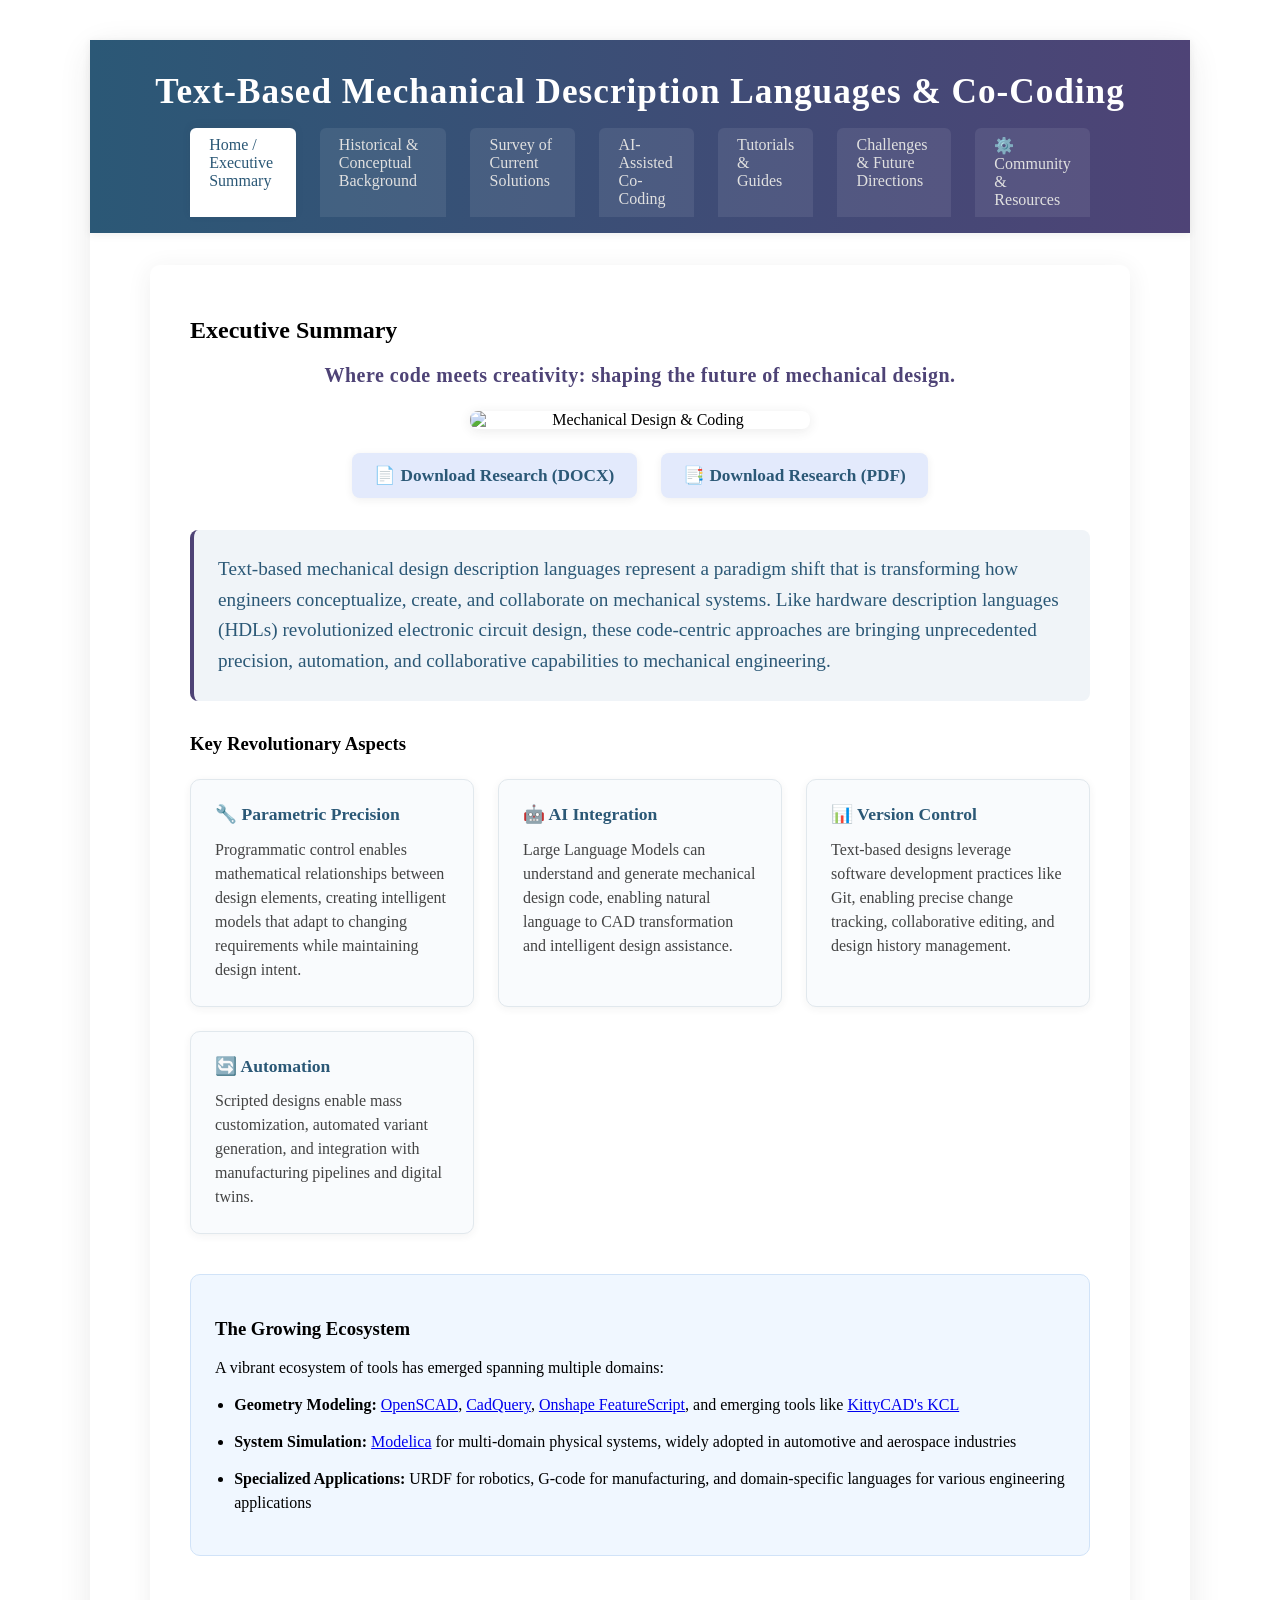
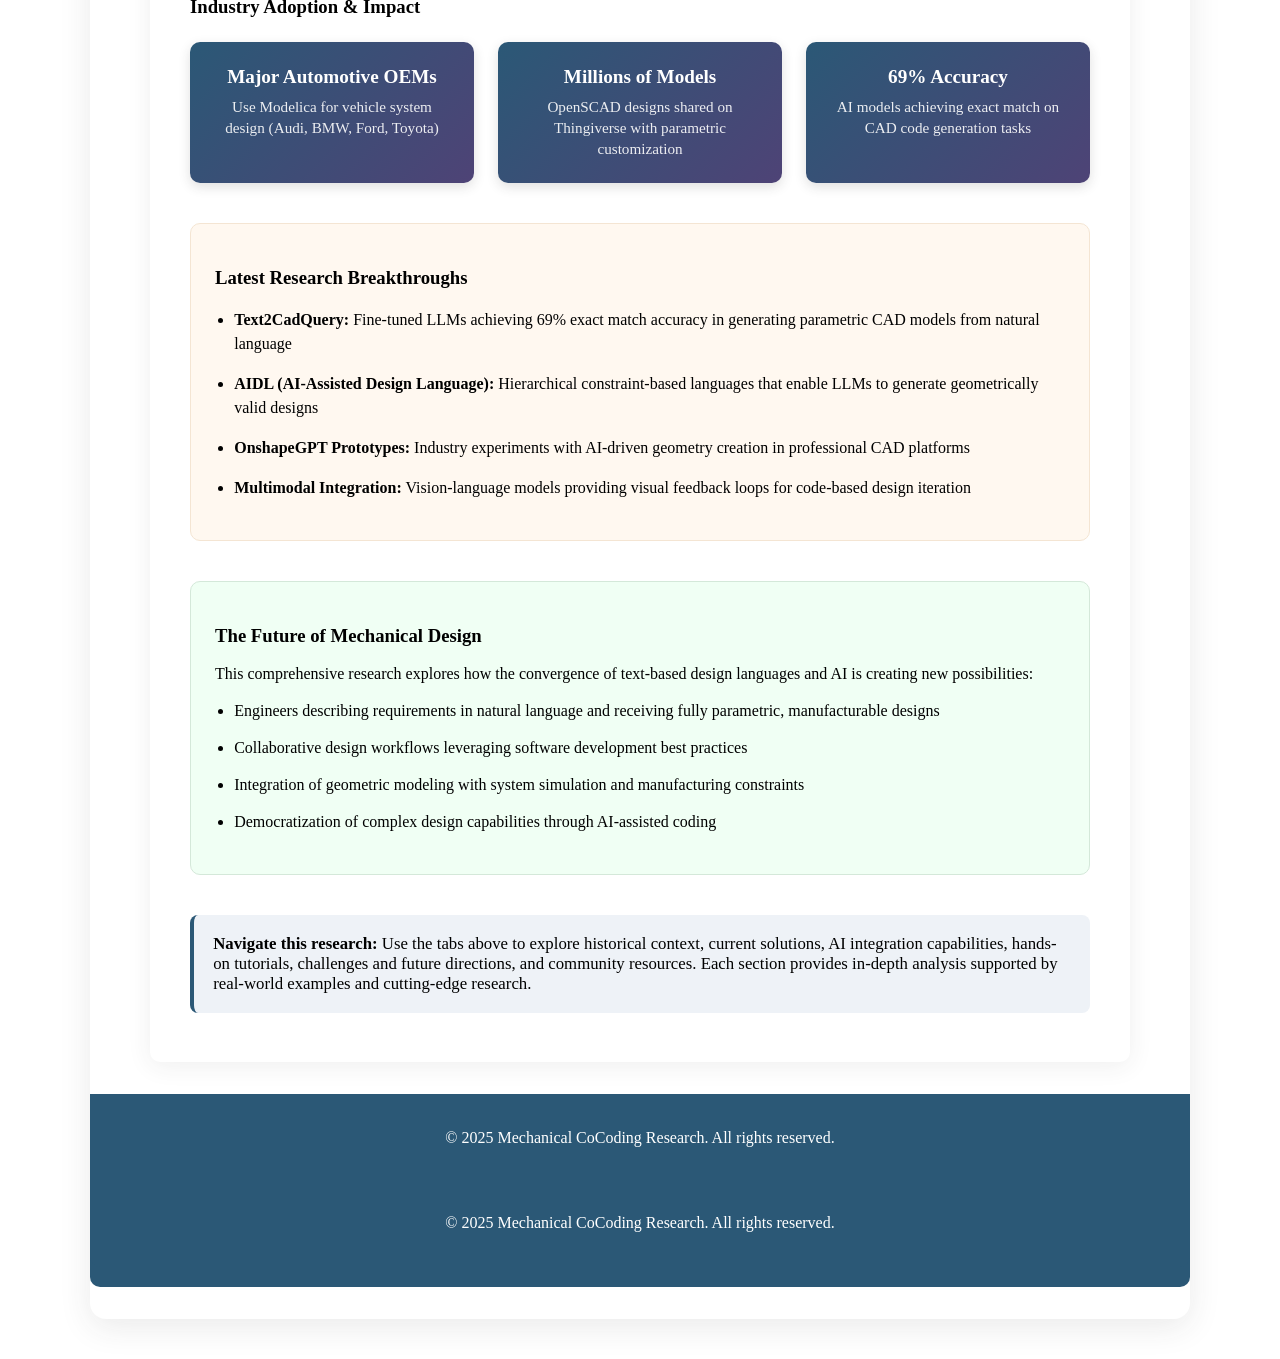
==== commit f14fb493: "Fixed broken image links and added favicon for browser tab" ====
--- a/index.html
+++ b/index.html
@@ -4,6 +4,7 @@
     <meta charset="UTF-8">
     <meta name="viewport" content="width=device-width, initial-scale=1.0">
     <title>Text-Based Mechanical Design & Co-Coding Research</title>
+    <link rel="icon" type="image/svg+xml" href="favicon.svg">
     <link rel="stylesheet" href="style.css">
     <script defer src="script.js"></script>
 </head>
@@ -20,7 +21,7 @@
                 <li class="tab" data-tab="ai">AI-Assisted Co-Coding</li>
                 <li class="tab" data-tab="tutorials">Tutorials & Guides</li>
                 <li class="tab" data-tab="challenges">Challenges & Future Directions</li>
-                <li class="tab" data-tab="community"><img src="https://cdn.jsdelivr.net/gh/edent/SuperTinyIcons/images/svg/gear.svg" alt="Community" class="tab-icon" style="height:1em;vertical-align:middle;margin-right:0.4em;"> Community & Resources</li>
+                <li class="tab" data-tab="community">⚙️ Community & Resources</li>
                 </ul>
             </div>
         </nav>
@@ -32,14 +33,14 @@
                 <span class="slogan">Where code meets creativity: shaping the future of mechanical design.</span>
             </div>
             <div class="hero-image">
-                <img src="https://undraw.co/api/illustrations/undraw_engineering_team_a7n2.svg" alt="Mechanical Design & Coding" style="max-width:340px;width:100%;margin:1.5rem auto;display:block;" />
+                <img src="https://images.unsplash.com/photo-1581094794329-c8112a89af12?ixlib=rb-4.0.3&auto=format&fit=crop&w=800&q=80" alt="Mechanical Design & Coding" style="max-width:340px;width:100%;margin:1.5rem auto;display:block;border-radius:8px;" />
             </div>
             <div class="main-links">
                 <a href="Text-Based Mechanical Description Languages and Co-Coding for Mechanical Design.docx" class="doc-link" target="_blank">
-                    <img src="https://cdn.jsdelivr.net/gh/edent/SuperTinyIcons/images/svg/docx.svg" alt="DOCX" style="height:1.2em;vertical-align:middle;margin-right:0.4em;"> Download Research (DOCX)
+                    📄 Download Research (DOCX)
                 </a>
                 <a href="Text-Based Mechanical Description Languages and Co-Coding for Mechanical Design.pdf" class="pdf-link" target="_blank">
-                    <img src="https://cdn.jsdelivr.net/gh/edent/SuperTinyIcons/images/svg/pdf.svg" alt="PDF" style="height:1.2em;vertical-align:middle;margin-right:0.4em;"> Download Research (PDF)
+                    📑 Download Research (PDF)
                 </a>
             </div>
             
@@ -348,13 +349,6 @@
                         <th>Language</th>
                         <th>Parametric</th>
                         <th>Simulation</th>
-                <h3>Community Resources</h3>
-                <ul>
-                    <li><a href="https://forum.openscad.org/" target="_blank">OpenSCAD Forum</a></li>
-                    <li><a href="https://forum.freecad.org/" target="_blank">FreeCAD Forum</a></li>
-                    <li><a href="https://stackoverflow.com/questions/tagged/cadquery" target="_blank">CadQuery on Stack Overflow</a></li>
-                    <li><a href="https://www.modelica.org/community" target="_blank">Modelica Community</a></li>
-                </ul>
                         <th>Open Source</th>
                         <th>Industry Use</th>
                     </tr>
@@ -402,6 +396,13 @@
                     </tr>
                 </tbody>
             </table>
+            <h3>Community Resources</h3>
+            <ul>
+                <li><a href="https://forum.openscad.org/" target="_blank">OpenSCAD Forum</a></li>
+                <li><a href="https://forum.freecad.org/" target="_blank">FreeCAD Forum</a></li>
+                <li><a href="https://stackoverflow.com/questions/tagged/cadquery" target="_blank">CadQuery on Stack Overflow</a></li>
+                <li><a href="https://www.modelica.org/community" target="_blank">Modelica Community</a></li>
+            </ul>
             <h3>Case Studies & Community Examples</h3>
             <ul>
                 <li><a href="https://www.thingiverse.com/" target="_blank">Thingiverse</a>: Community-driven repository of 3D printable models, many created with OpenSCAD scripts.</li>
--- a/style.css
+++ b/style.css
@@ -658,3 +658,345 @@
     border-left: 4px solid #4e4376;
     font-size: 1.05em;
 }
+
+/* Solutions section styling */
+.solutions-intro {
+    margin: 2rem 0;
+}
+
+.intro-text {
+    font-size: 1.15em;
+    color: #444;
+    line-height: 1.6;
+    margin-bottom: 1.5rem;
+}
+
+.solutions-categories {
+    margin: 3rem 0;
+}
+
+.category-overview {
+    display: grid;
+    grid-template-columns: repeat(auto-fit, minmax(280px, 1fr));
+    gap: 1.5rem;
+    margin: 2rem 0;
+}
+
+.category-item {
+    background: linear-gradient(135deg, #f8fbff 0%, #f1f7ff 100%);
+    padding: 1.5rem;
+    border-radius: 12px;
+    border: 1px solid #d6e3ff;
+    box-shadow: 0 3px 12px rgba(46,49,49,0.08);
+}
+
+.category-item h4 {
+    margin: 0 0 0.8rem 0;
+    color: #2b5876;
+    font-size: 1.15em;
+}
+
+.category-item p {
+    margin: 0 0 0.8rem 0;
+    color: #444;
+    line-height: 1.5;
+}
+
+.category-item ul {
+    margin: 0;
+    padding-left: 1.2rem;
+}
+
+.category-item li {
+    margin-bottom: 0.4rem;
+    color: #555;
+    line-height: 1.4;
+}
+
+.detailed-tools {
+    margin: 3rem 0;
+}
+
+.tool-analysis {
+    margin: 2rem 0;
+}
+
+.tool-section {
+    margin-bottom: 3rem;
+    padding: 2rem;
+    background: #fafbfd;
+    border-radius: 12px;
+    border: 1px solid #e1e8ed;
+    box-shadow: 0 3px 16px rgba(46,49,49,0.06);
+}
+
+.tool-section h4 {
+    margin: 0 0 1.5rem 0;
+    color: #2b5876;
+    font-size: 1.25em;
+    border-bottom: 2px solid #e1e8ed;
+    padding-bottom: 0.8rem;
+}
+
+.tool-details {
+    margin-top: 1.5rem;
+}
+
+.tool-pros-cons {
+    display: grid;
+    grid-template-columns: 1fr 1fr;
+    gap: 2rem;
+    margin-bottom: 1.5rem;
+}
+
+.pros, .cons {
+    padding: 1.2rem;
+    border-radius: 8px;
+}
+
+.pros {
+    background: #f0fff4;
+    border: 1px solid #d4e8d9;
+}
+
+.cons {
+    background: #fff8f0;
+    border: 1px solid #f4e5d3;
+}
+
+.pros h5, .cons h5 {
+    margin: 0 0 0.8rem 0;
+    color: #2b5876;
+    font-size: 1.05em;
+}
+
+.pros ul, .cons ul {
+    margin: 0;
+    padding-left: 1.2rem;
+}
+
+.pros li, .cons li {
+    margin-bottom: 0.5rem;
+    color: #444;
+    line-height: 1.4;
+}
+
+.use-cases {
+    padding: 1.2rem;
+    background: #f0f7ff;
+    border: 1px solid #d1e3f8;
+    border-radius: 8px;
+}
+
+.use-cases h5 {
+    margin: 0 0 0.8rem 0;
+    color: #2b5876;
+    font-size: 1.05em;
+}
+
+.use-cases ul {
+    margin: 0;
+    padding-left: 1.2rem;
+}
+
+.use-cases li {
+    margin-bottom: 0.5rem;
+    color: #444;
+    line-height: 1.4;
+}
+
+.comparison-matrix {
+    margin: 3rem 0;
+}
+
+.matrix-container {
+    overflow-x: auto;
+    border-radius: 8px;
+    box-shadow: 0 3px 16px rgba(46,49,49,0.08);
+}
+
+.feature-matrix {
+    width: 100%;
+    border-collapse: collapse;
+    font-size: 0.9em;
+    min-width: 800px;
+}
+
+.feature-matrix th, .feature-matrix td {
+    padding: 1rem 0.8rem;
+    text-align: left;
+    border-bottom: 1px solid #e1e8ed;
+}
+
+.feature-matrix thead tr {
+    background: linear-gradient(135deg, #2b5876, #4e4376);
+    color: white;
+}
+
+.feature-matrix thead th {
+    font-weight: 600;
+    border-bottom: none;
+    font-size: 0.95em;
+}
+
+.feature-matrix tbody tr:nth-child(even) {
+    background: #f9fbfd;
+}
+
+.feature-matrix tbody tr:hover {
+    background: #f0f7ff;
+}
+
+.feature-matrix td:first-child {
+    font-weight: 600;
+}
+
+.feature-matrix a {
+    color: #2b5876;
+    text-decoration: none;
+    font-weight: 600;
+}
+
+.feature-matrix a:hover {
+    text-decoration: underline;
+}
+
+.conclusion-box {
+    background: linear-gradient(135deg, #f0f7ff 0%, #e8f4f8 100%);
+    padding: 2rem;
+    border-radius: 12px;
+    border: 1px solid #d1e3f8;
+    box-shadow: 0 3px 16px rgba(46,49,49,0.08);
+    margin: 2rem 0;
+}
+
+.conclusion-box h4 {
+    margin: 0 0 1rem 0;
+    color: #2b5876;
+    font-size: 1.2em;
+}
+
+.conclusion-box p {
+    margin-bottom: 1rem;
+    color: #444;
+    line-height: 1.5;
+}
+
+.conclusion-box ul {
+    margin: 0;
+    padding-left: 1.2rem;
+}
+
+.conclusion-box li {
+    margin-bottom: 0.6rem;
+    color: #444;
+    line-height: 1.4;
+}
+
+@media (max-width: 900px) {
+    .tool-pros-cons {
+        grid-template-columns: 1fr;
+        gap: 1rem;
+    }
+    
+    .category-overview {
+        grid-template-columns: 1fr;
+    }
+    
+    .philosophy-grid {
+        grid-template-columns: 1fr;
+    }
+    
+    .point-grid {
+        grid-template-columns: 1fr;
+    }
+    
+    .impact-stats {
+        grid-template-columns: 1fr;
+    }
+    
+    .landscape-trends {
+        grid-template-columns: 1fr;
+    }
+}
+
+/* Enhanced solutions section styling */
+.emerging-trends {
+    margin: 3rem 0;
+}
+
+.trend-analysis {
+    margin: 2rem 0;
+}
+
+.trend-category {
+    margin-bottom: 2rem;
+    padding: 1.5rem;
+    background: #f0fff4;
+    border-radius: 10px;
+    border-left: 4px solid #4ade80;
+}
+
+.trend-category h4 {
+    margin: 0 0 1rem 0;
+    color: #2b5876;
+    font-size: 1.15em;
+}
+
+.trend-category p {
+    margin: 0 0 1rem 0;
+    color: #444;
+    line-height: 1.5;
+}
+
+.trend-category ul {
+    margin: 0;
+    padding-left: 1.2rem;
+}
+
+.trend-category li {
+    margin-bottom: 0.6rem;
+    color: #444;
+    line-height: 1.4;
+}
+
+.industry-case-studies {
+    margin: 3rem 0;
+}
+
+.case-study-grid {
+    display: grid;
+    grid-template-columns: repeat(auto-fit, minmax(280px, 1fr));
+    gap: 1.5rem;
+    margin: 2rem 0;
+}
+
+.case-study {
+    background: linear-gradient(135deg, #fff8f0 0%, #fef3e8 100%);
+    border-radius: 12px;
+    border: 1px solid #f4e5d3;
+    box-shadow: 0 3px 12px rgba(46,49,49,0.08);
+    overflow: hidden;
+}
+
+.case-study h4 {
+    background: linear-gradient(135deg, #2b5876 0%, #4e4376 100%);
+    color: white;
+    margin: 0;
+    padding: 1rem 1.5rem;
+    font-size: 1.1em;
+}
+
+.case-content {
+    padding: 1.5rem;
+}
+
+.case-content p {
+    margin: 0 0 0.8rem 0;
+    color: #444;
+    line-height: 1.5;
+}
+
+.case-content p:last-child {
+    margin-bottom: 0;
+}
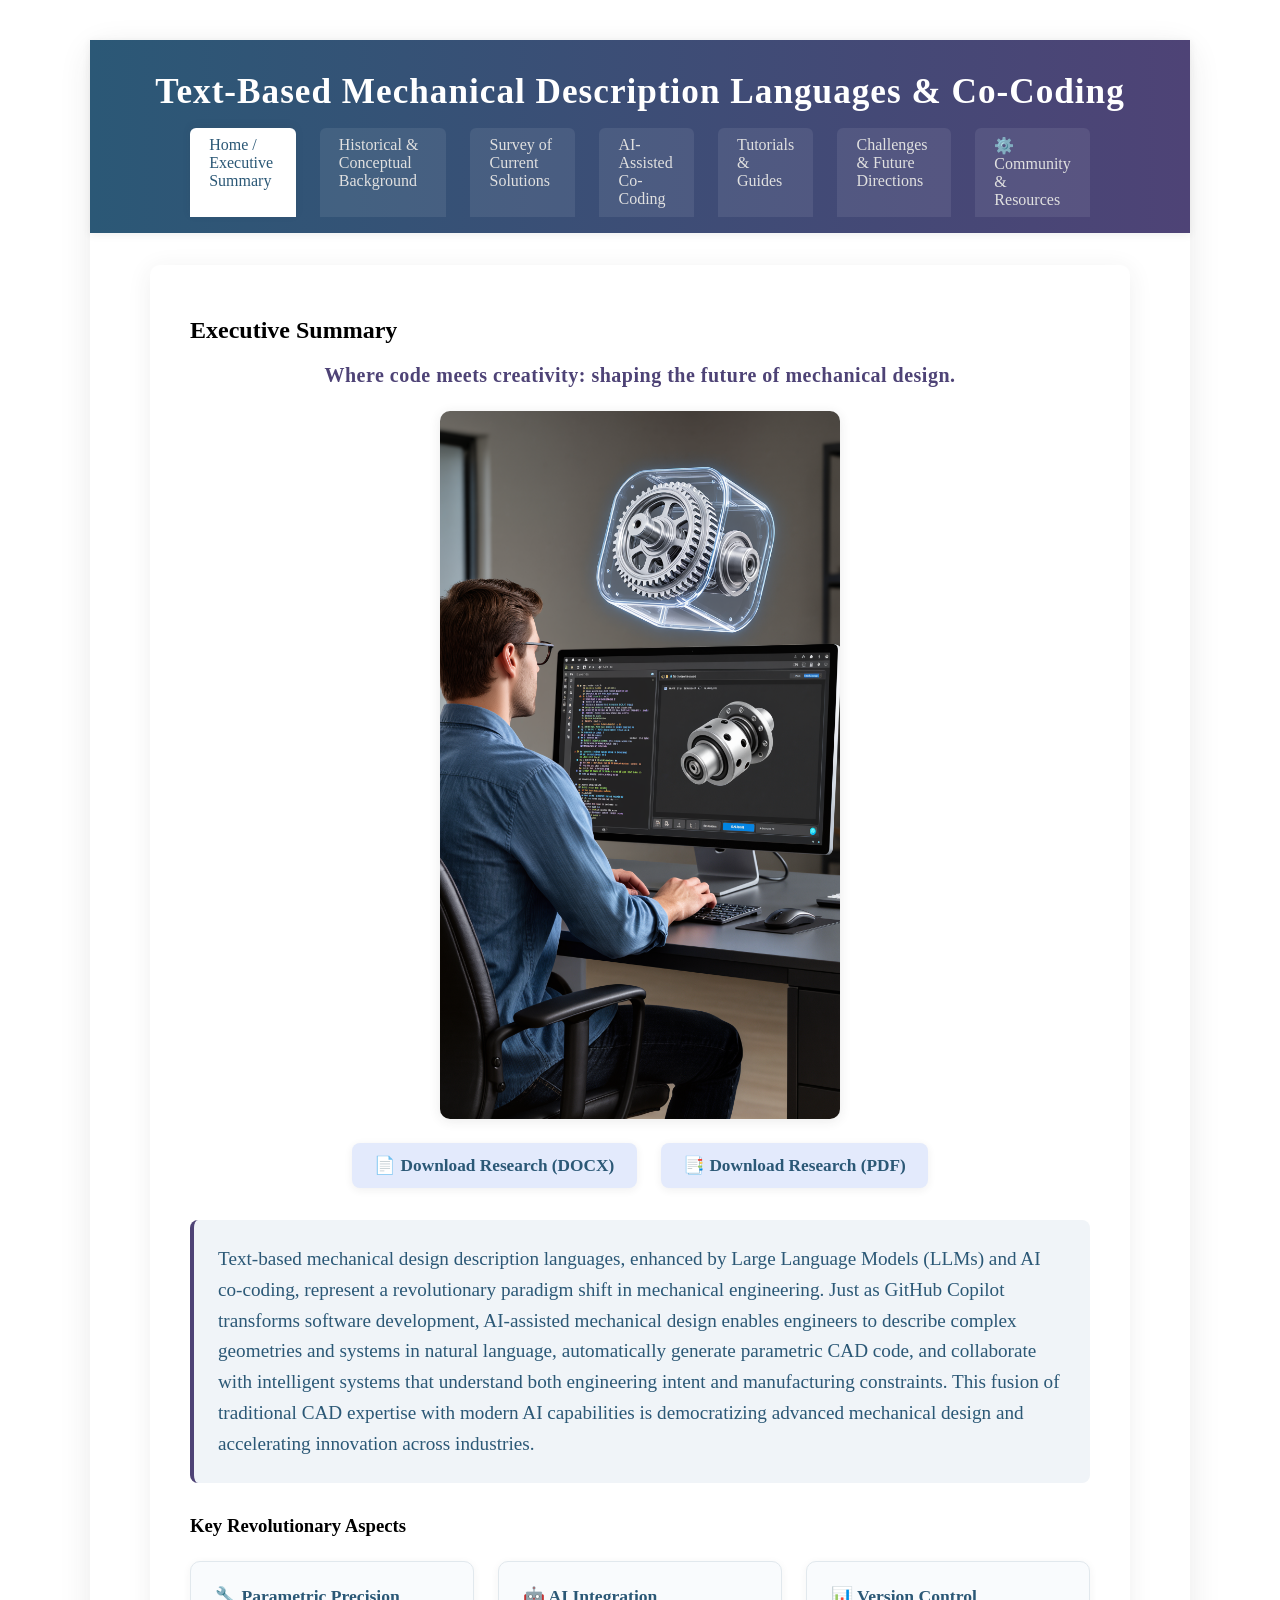
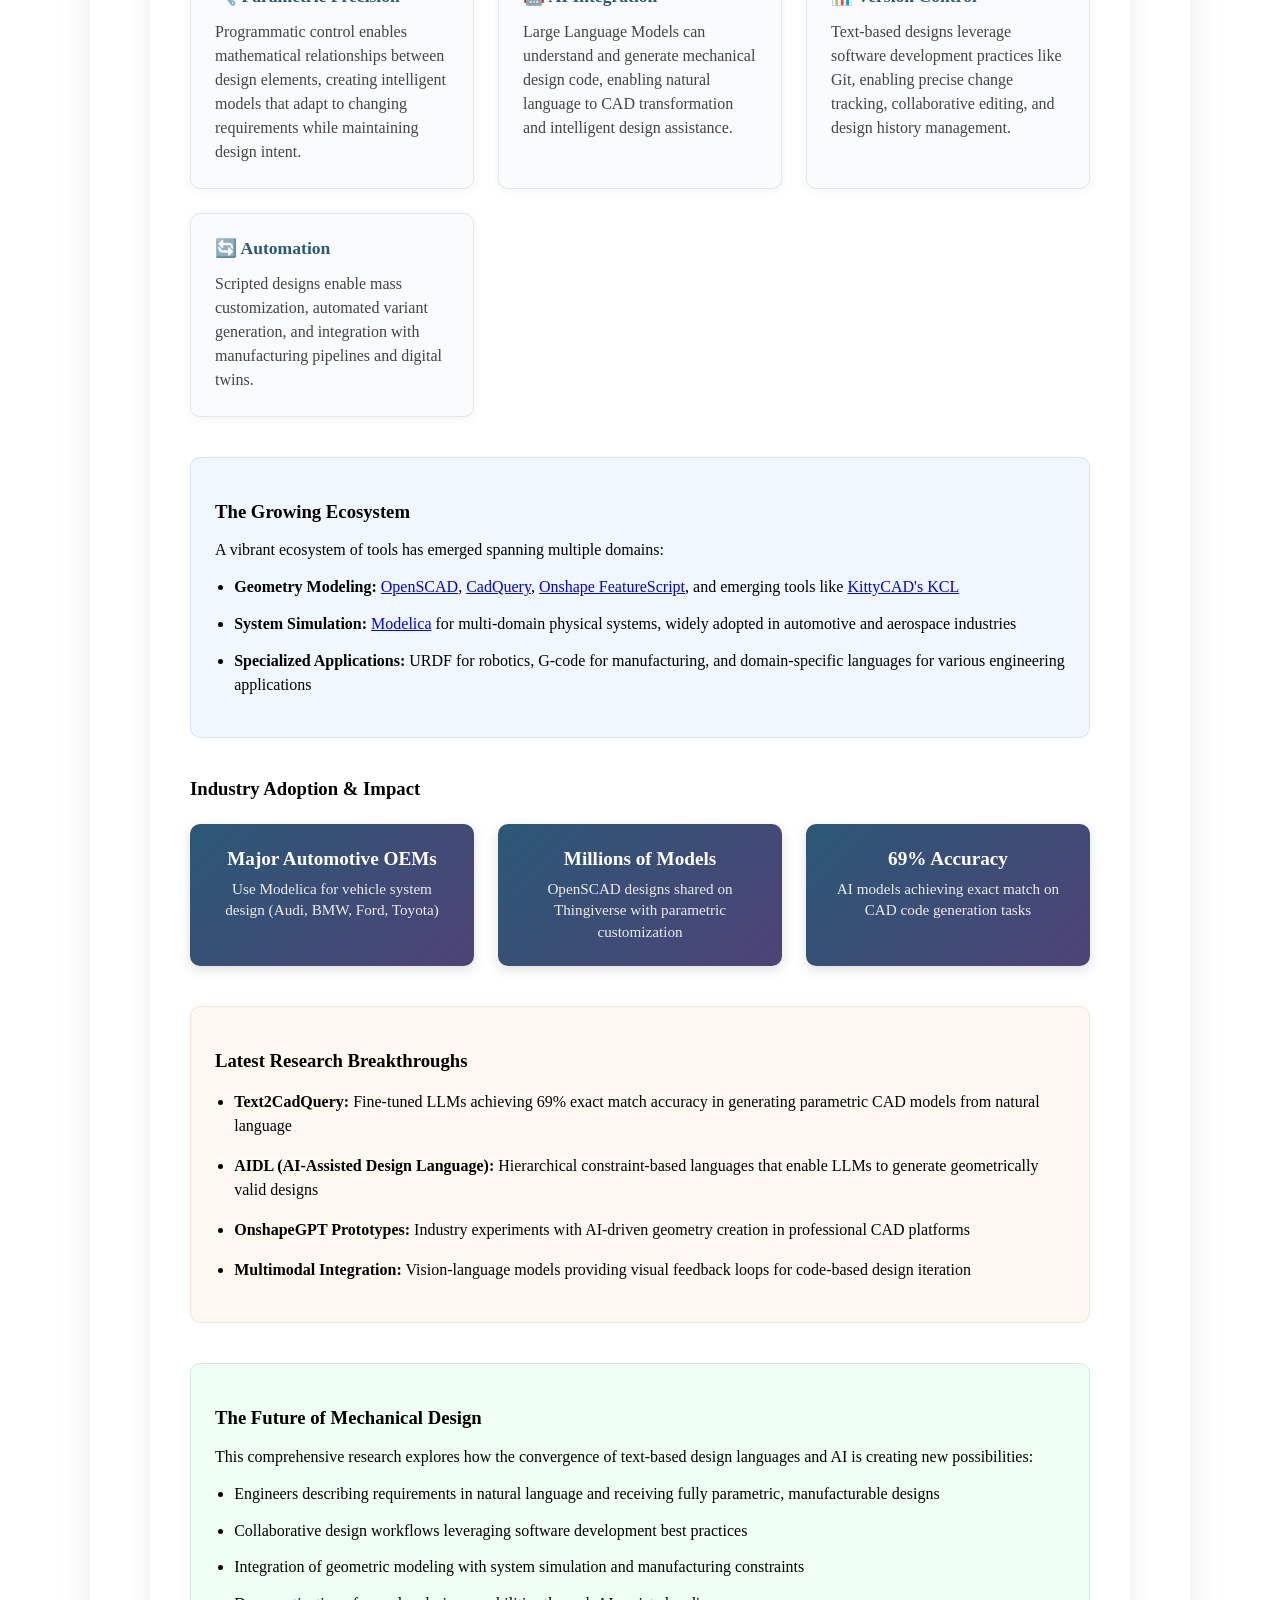
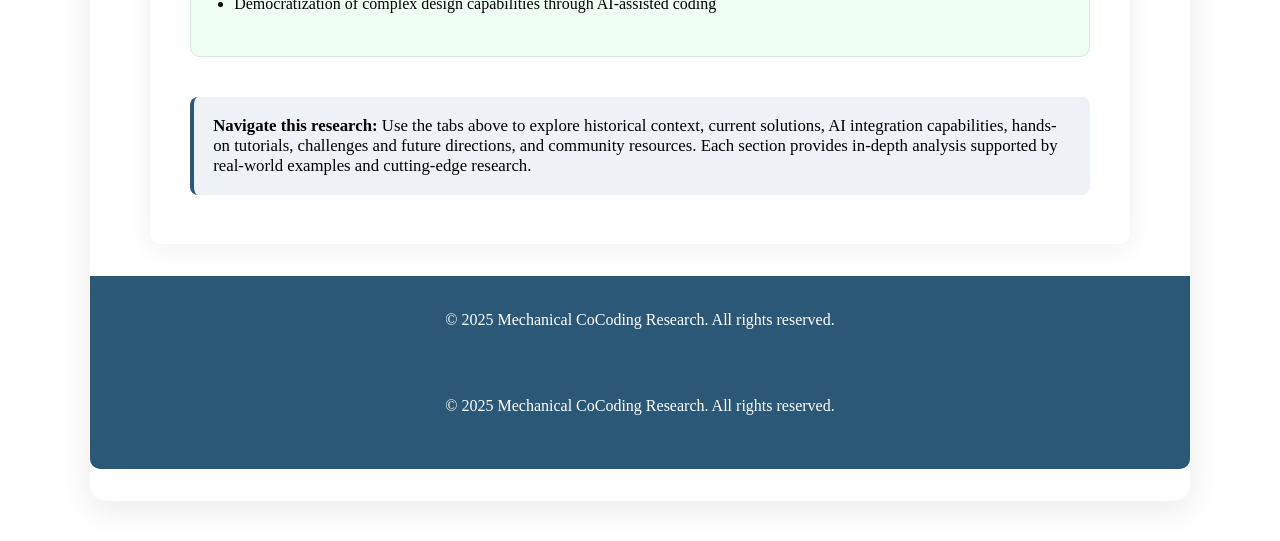
==== commit 20b041cd: "Added custom opening image and updated intro paragraph to emphasize LLM and AI co-coding in mechanic" ====
--- a/index.html
+++ b/index.html
@@ -4,6 +4,7 @@
     <meta charset="UTF-8">
     <meta name="viewport" content="width=device-width, initial-scale=1.0">
     <title>Text-Based Mechanical Design & Co-Coding Research</title>
+    <meta name="description" content="Comprehensive research on text-based mechanical description languages and AI-assisted co-coding for mechanical design">
     <link rel="icon" type="image/svg+xml" href="favicon.svg">
     <link rel="stylesheet" href="style.css">
     <script defer src="script.js"></script>
@@ -33,7 +34,7 @@
                 <span class="slogan">Where code meets creativity: shaping the future of mechanical design.</span>
             </div>
             <div class="hero-image">
-                <img src="https://images.unsplash.com/photo-1581094794329-c8112a89af12?ixlib=rb-4.0.3&auto=format&fit=crop&w=800&q=80" alt="Mechanical Design & Coding" style="max-width:340px;width:100%;margin:1.5rem auto;display:block;border-radius:8px;" />
+                <img src="openning image.png" alt="Mechanical Design & Coding" style="max-width:400px;width:100%;margin:1.5rem auto;display:block;" />
             </div>
             <div class="main-links">
                 <a href="Text-Based Mechanical Description Languages and Co-Coding for Mechanical Design.docx" class="doc-link" target="_blank">
@@ -45,7 +46,9 @@
             </div>
             
             <div class="executive-summary">
-                <p class="summary-lead">Text-based mechanical design description languages represent a paradigm shift that is transforming how engineers conceptualize, create, and collaborate on mechanical systems. Like hardware description languages (HDLs) revolutionized electronic circuit design, these code-centric approaches are bringing unprecedented precision, automation, and collaborative capabilities to mechanical engineering.</p>
+                                <p class="summary-lead">
+                    Text-based mechanical design description languages, enhanced by Large Language Models (LLMs) and AI co-coding, represent a revolutionary paradigm shift in mechanical engineering. Just as GitHub Copilot transforms software development, AI-assisted mechanical design enables engineers to describe complex geometries and systems in natural language, automatically generate parametric CAD code, and collaborate with intelligent systems that understand both engineering intent and manufacturing constraints. This fusion of traditional CAD expertise with modern AI capabilities is democratizing advanced mechanical design and accelerating innovation across industries.
+                </p>
                 
                 <div class="key-points">
                     <h3>Key Revolutionary Aspects</h3>
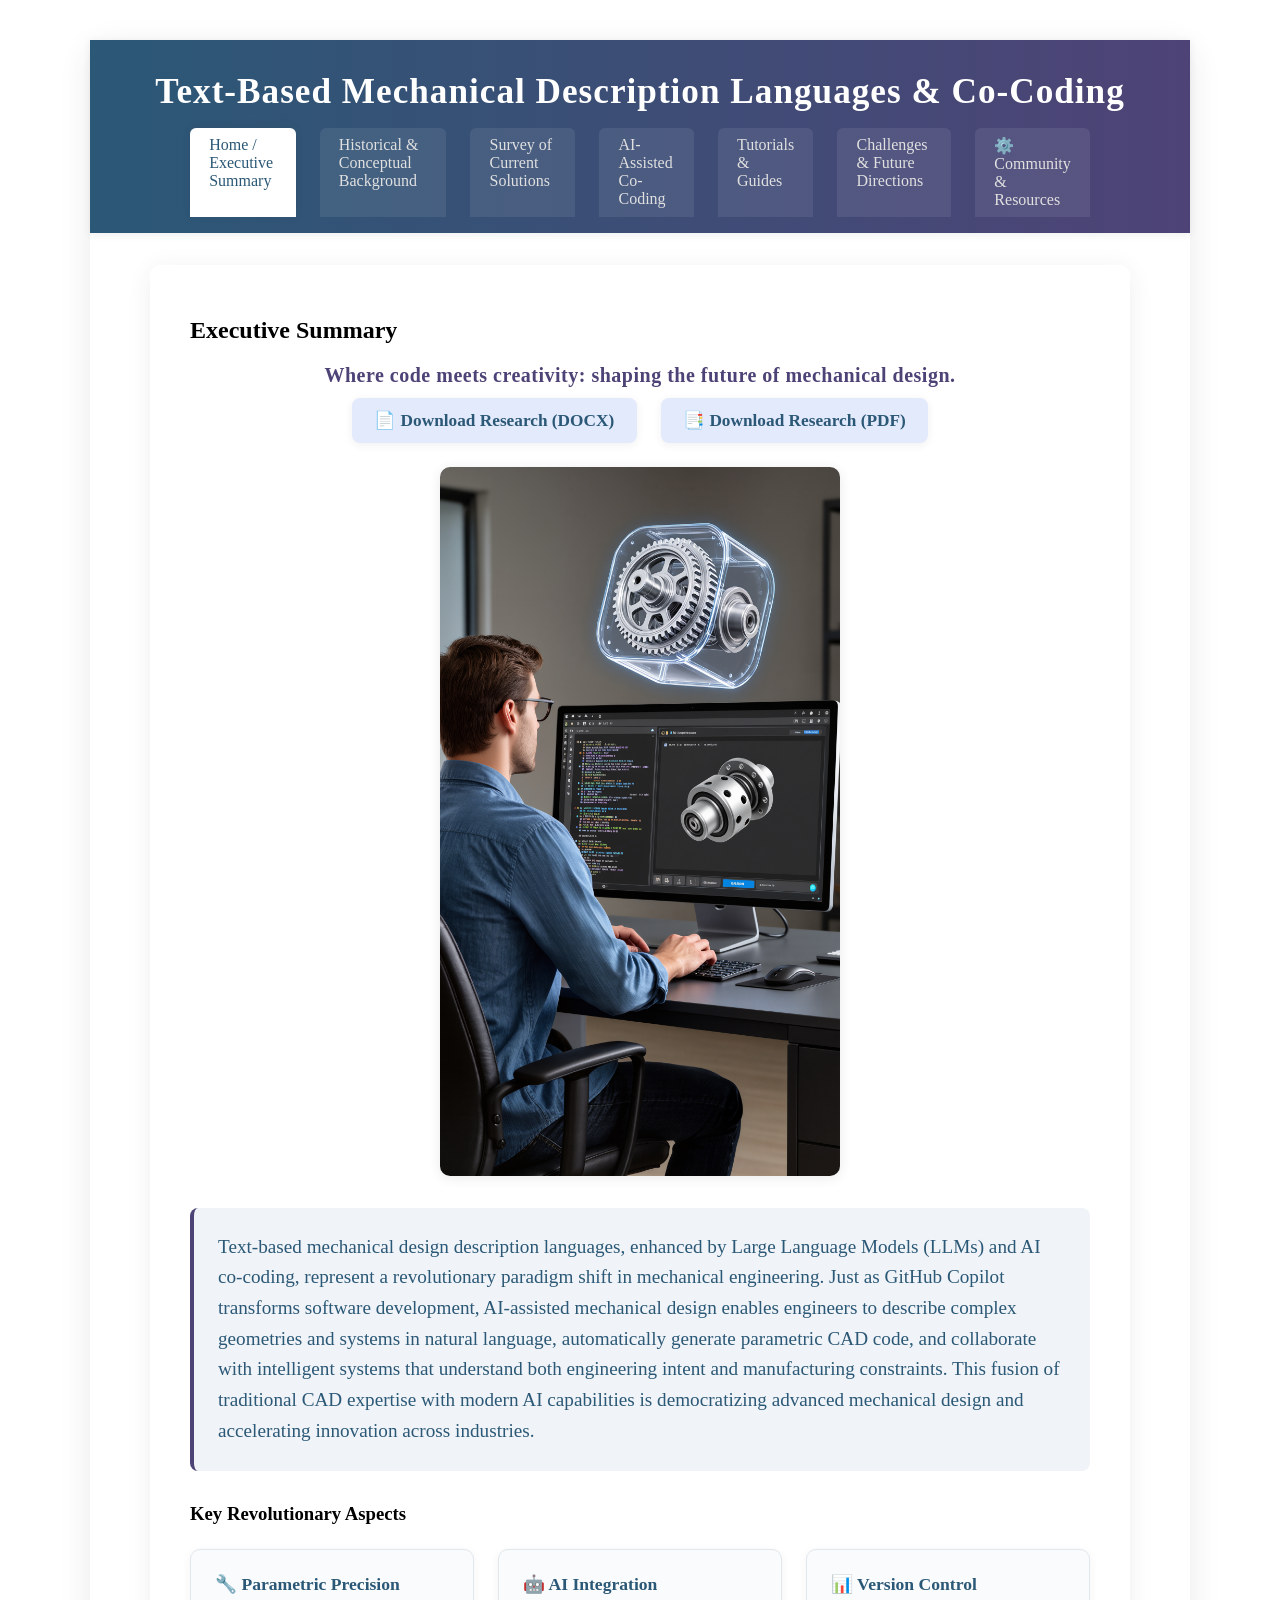
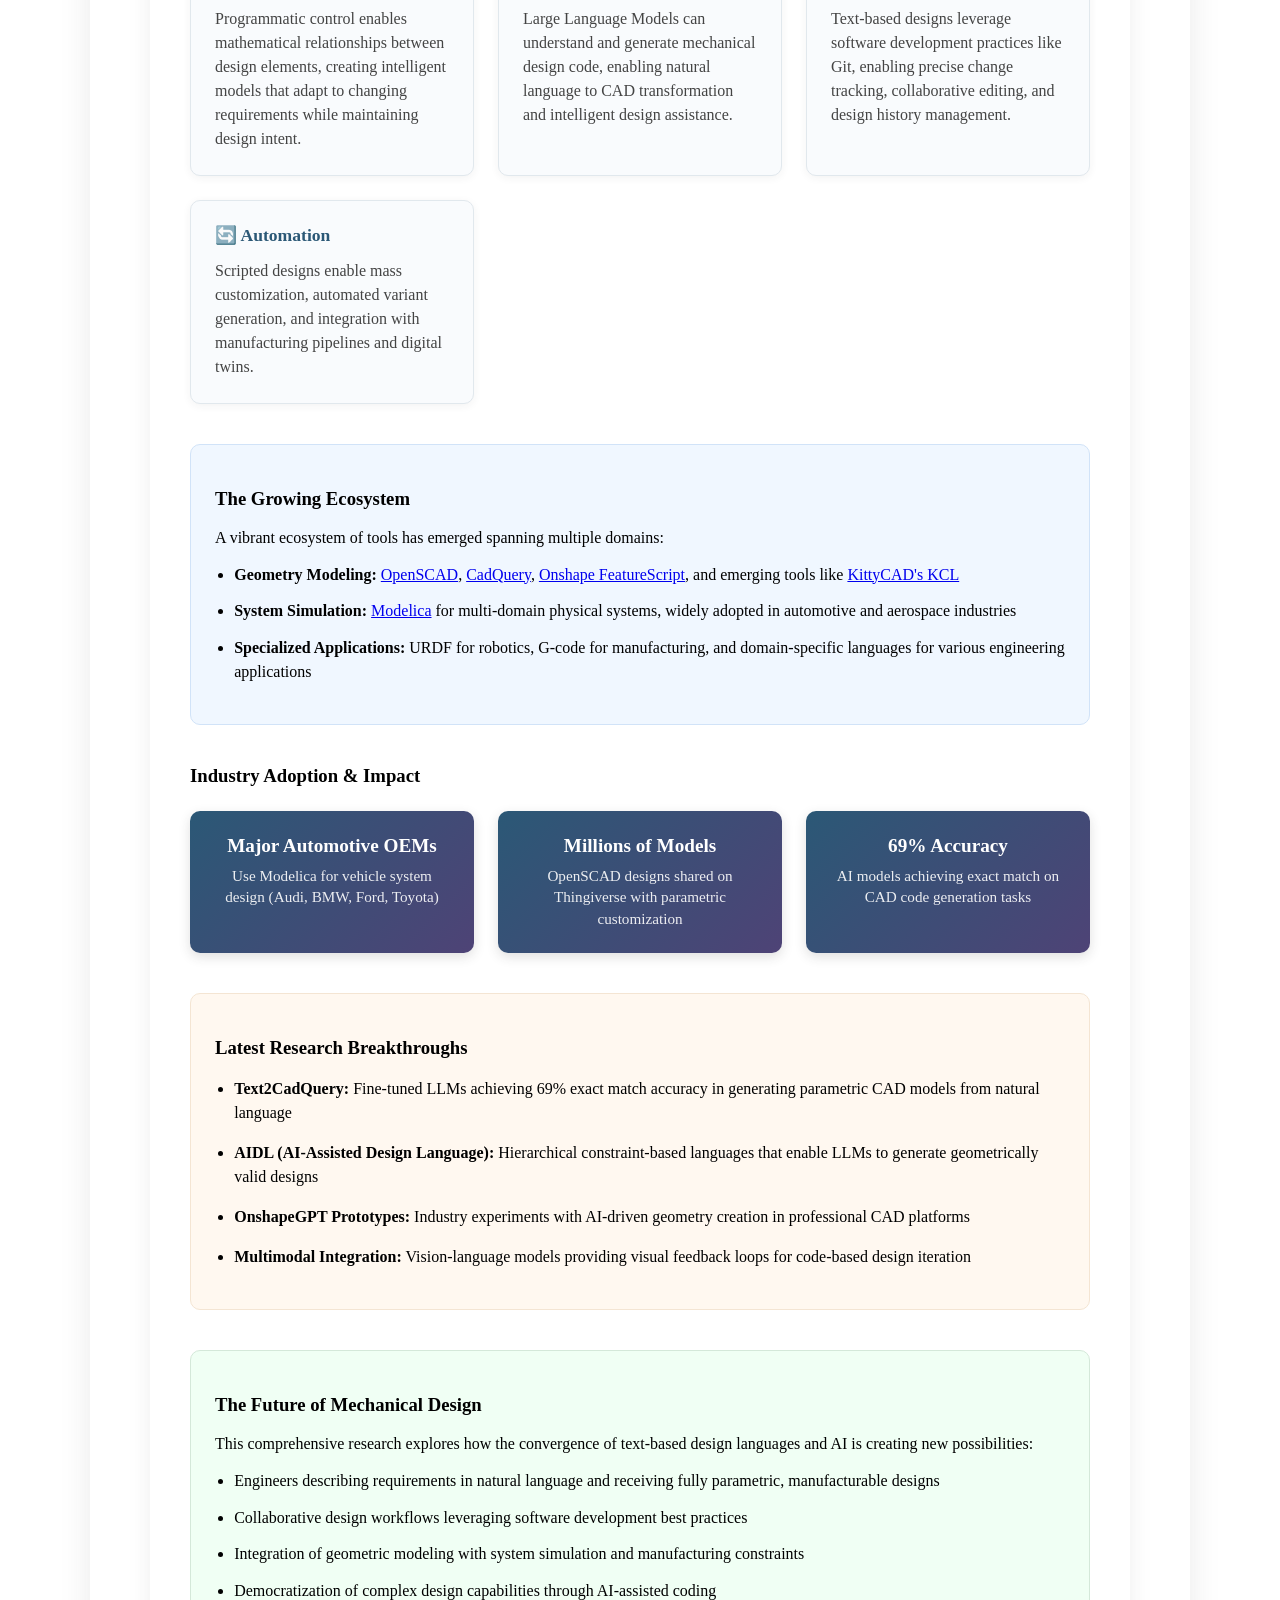
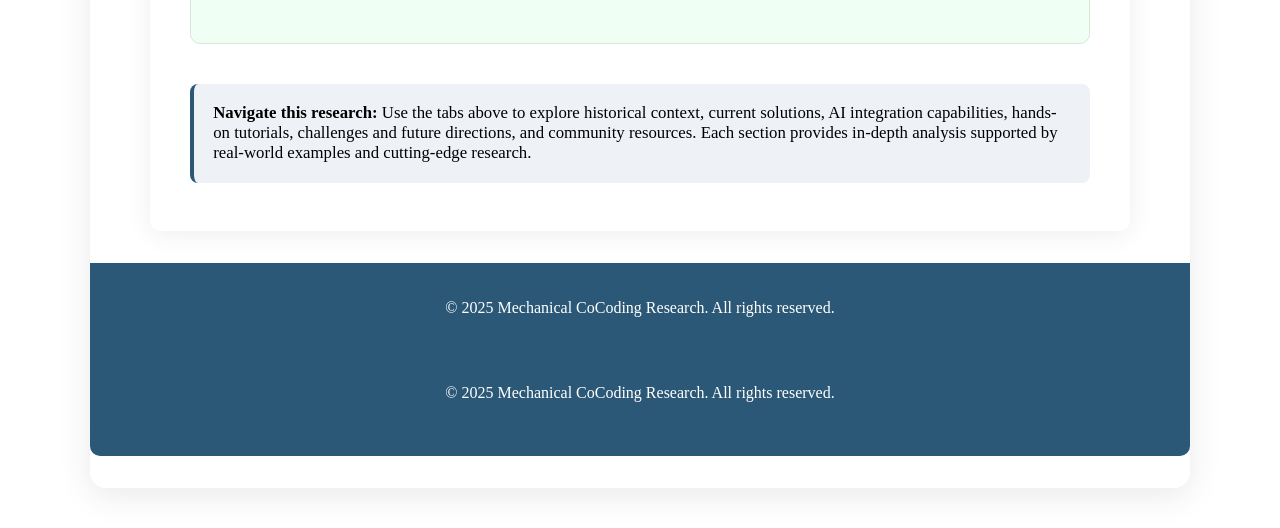
==== commit 846ea7cf: "Moved research download links above the hero image" ====
--- a/index.html
+++ b/index.html
@@ -33,9 +33,6 @@
             <div class="slogan-block">
                 <span class="slogan">Where code meets creativity: shaping the future of mechanical design.</span>
             </div>
-            <div class="hero-image">
-                <img src="openning image.png" alt="Mechanical Design & Coding" style="max-width:400px;width:100%;margin:1.5rem auto;display:block;" />
-            </div>
             <div class="main-links">
                 <a href="Text-Based Mechanical Description Languages and Co-Coding for Mechanical Design.docx" class="doc-link" target="_blank">
                     📄 Download Research (DOCX)
@@ -43,6 +40,9 @@
                 <a href="Text-Based Mechanical Description Languages and Co-Coding for Mechanical Design.pdf" class="pdf-link" target="_blank">
                     📑 Download Research (PDF)
                 </a>
+            </div>
+            <div class="hero-image">
+                <img src="openning image.png" alt="Mechanical Design & Coding" style="max-width:400px;width:100%;margin:1.5rem auto;display:block;" />
             </div>
             
             <div class="executive-summary">
